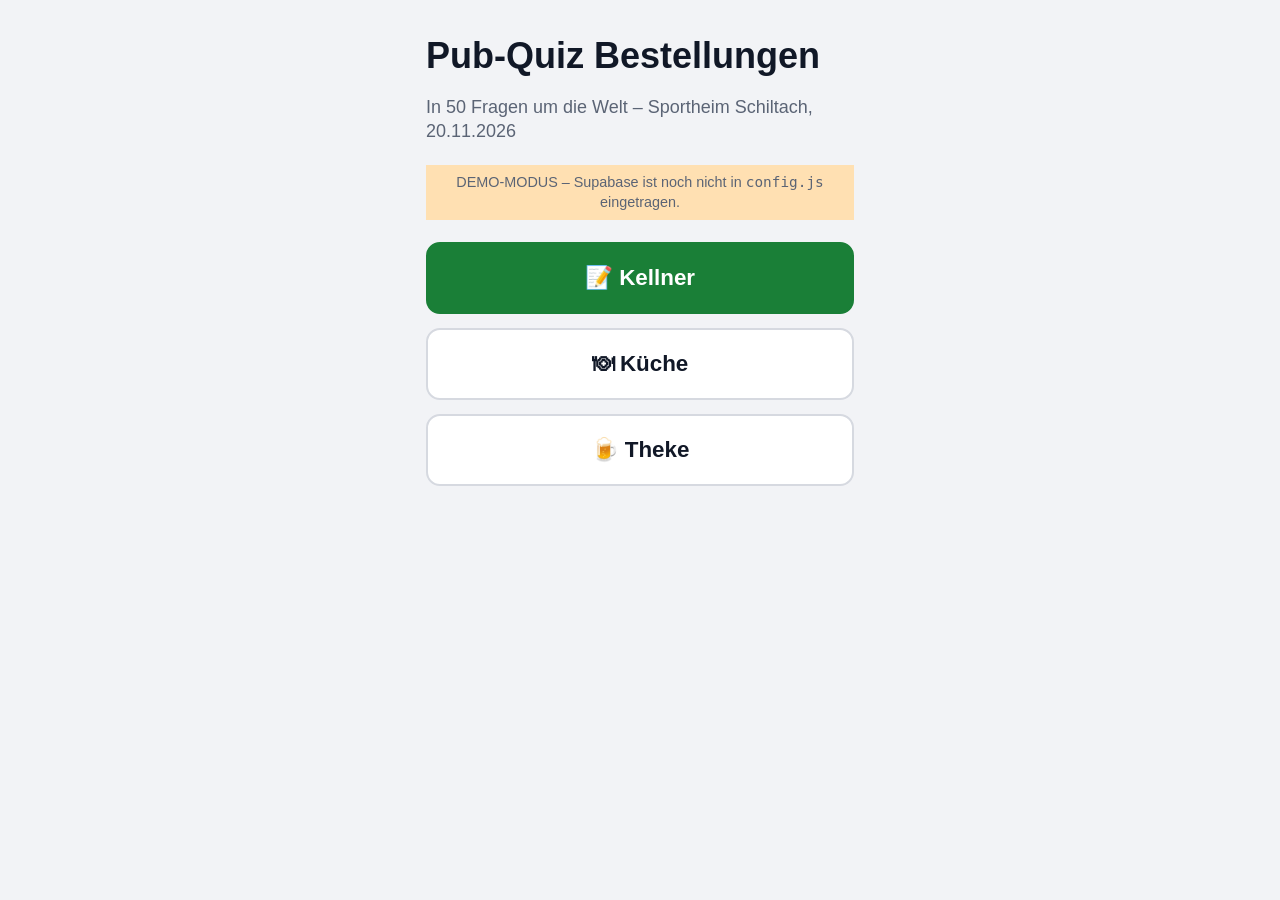
==== index.html @ 32cb2ee3 "Pub-Quiz Bestell-App: Kellner-, Küchen- und Theken-Ansicht mit Supabase Realtime Statische Web-App o" ====
<!doctype html>
<html lang="de">
<head>
  <meta charset="utf-8">
  <meta name="viewport" content="width=device-width, initial-scale=1">
  <meta name="theme-color" content="#1f2a44">
  <title>Pub-Quiz Bestellungen</title>
  <link rel="stylesheet" href="style.css">
</head>
<body class="start">
  <main class="startseite">
    <h1>Pub-Quiz Bestellungen</h1>
    <p id="veranstaltung"></p>
    <p id="demo-hinweis" class="demo" hidden>DEMO-MODUS – Supabase ist noch nicht in <code>config.js</code> eingetragen.</p>
    <a class="gross primaer" href="kellner.html">📝 Kellner</a>
    <a class="gross" href="kueche.html">🍽 Küche</a>
    <a class="gross" href="theke.html">🍺 Theke</a>
  </main>
  <script src="config.js"></script>
  <script>
    document.getElementById("veranstaltung").textContent = window.APP_CONFIG.VERANSTALTUNG;
    if (!APP_CONFIG.SUPABASE_URL || !APP_CONFIG.SUPABASE_KEY) document.getElementById("demo-hinweis").hidden = false;
  </script>
</body>
</html>
---- style.css ----
:root {
  --bg: #f2f3f6;
  --karte: #ffffff;
  --text: #111827;
  --leise: #5b6475;
  --kopf: #1f2a44;
  --primaer: #1a7f37;
  --primaer-dunkel: #146c2e;
  --rot: #c62828;
  --gelb: #fff3b0;
  --gelb-rand: #e0b400;
  --orange: #ef8a00;
  --blau: #1d5fd1;
  --rand: #d6d9e0;
  --radius: 14px;
}

* { box-sizing: border-box; -webkit-tap-highlight-color: transparent; }
html { -webkit-text-size-adjust: 100%; }
body {
  margin: 0;
  font-family: -apple-system, BlinkMacSystemFont, "Segoe UI", Roboto, Helvetica, Arial, sans-serif;
  background: var(--bg);
  color: var(--text);
  font-size: 18px;
  line-height: 1.35;
}
button { font: inherit; color: inherit; cursor: pointer; touch-action: manipulation; }
button:disabled { opacity: .5; cursor: default; }
[hidden] { display: none !important; }
h2 { font-size: 1.15rem; margin: 0 0 .6rem; }
h2 small { font-weight: normal; color: var(--leise); }

/* ---------- Kopfzeile ---------- */
.kopf {
  position: sticky; top: 0; z-index: 20;
  display: flex; align-items: center; justify-content: space-between; gap: 12px;
  background: var(--kopf); color: #fff;
  padding: 10px 16px; padding-top: max(10px, env(safe-area-inset-top));
}
.kopf-titel { font-size: 1.05rem; }
.gross-titel { font-size: 1.6rem; font-weight: 700; }
.kopf .link { color: #b9c6ff; padding: 0; }
.kellner .kopf > div { display: flex; gap: 12px; align-items: baseline; flex-wrap: wrap; }
.zaehler { font-size: 1.4rem; font-weight: 700; margin-left: auto; }
.verbindung { font-size: .8rem; padding: 4px 10px; border-radius: 99px; white-space: nowrap; font-weight: 600; }
.verbindung.gruen { background: #1a7f37; }
.verbindung.gelb { background: #8a6d00; }
.verbindung.rot { background: var(--rot); animation: puls 1s infinite; }
@keyframes puls { 50% { opacity: .55; } }

.demo { background: #ffe0b2; color: #6b3d00; margin: 0; padding: 8px 16px; font-size: .9rem; text-align: center; }

/* ---------- Knöpfe ---------- */
.gross {
  display: block; width: 100%;
  min-height: 56px; padding: 12px 18px;
  border: 2px solid var(--rand); border-radius: var(--radius);
  background: #fff; font-size: 1.15rem; font-weight: 700;
  text-align: center; text-decoration: none; color: var(--text);
}
.gross.primaer { background: var(--primaer); border-color: var(--primaer); color: #fff; }
.gross.primaer:active { background: var(--primaer-dunkel); }
.link { background: none; border: 0; text-decoration: underline; padding: 6px 0; }
.link.warnung { color: var(--rot); }

/* ---------- Startseite ---------- */
.startseite { max-width: 460px; margin: 0 auto; padding: 32px 16px; display: grid; gap: 14px; }
.startseite h1 { margin: 0; }
.startseite p { margin: 0 0 8px; color: var(--leise); }
.startseite .gross { font-size: 1.4rem; min-height: 72px; display: flex; align-items: center; justify-content: center; }

/* ---------- Kellner ---------- */
.reiter { display: flex; position: sticky; top: 56px; z-index: 15; background: var(--bg); border-bottom: 2px solid var(--rand); }
.reiter button { flex: 1; padding: 14px 8px; border: 0; background: none; font-weight: 600; color: var(--leise); border-bottom: 4px solid transparent; }
.reiter button.aktiv { color: var(--text); border-bottom-color: var(--blau); }
.kellner main { padding: 12px 12px 130px; max-width: 720px; margin: 0 auto; }
.block { background: var(--karte); border-radius: var(--radius); padding: 14px; margin-bottom: 12px; }

.tisch-raster { display: grid; grid-template-columns: repeat(auto-fill, minmax(96px, 1fr)); gap: 8px; }
.tisch-knopf {
  display: flex; flex-direction: column; align-items: center; justify-content: center;
  min-height: 78px; padding: 6px; border: 2px solid var(--rand); border-radius: 12px; background: #fff;
}
.tisch-knopf b { font-size: 1.5rem; }
.tisch-knopf span { font-size: .72rem; color: var(--leise); text-align: center; line-height: 1.15; overflow-wrap: anywhere; }
.tisch-knopf.aktiv { border-color: var(--blau); background: #e6efff; }
.tisch-gewaehlt {
  display: flex; align-items: center; justify-content: space-between; gap: 10px;
  background: #e6efff; border: 2px solid var(--blau); border-radius: 12px; padding: 12px 14px;
  font-size: 1.2rem; font-weight: 700;
}
.tisch-gewaehlt button { border: 0; background: #fff; border-radius: 10px; padding: 10px 14px; font-size: .95rem; font-weight: 600; }

.kategorie h3 { margin: 14px 0 6px; font-size: .85rem; text-transform: uppercase; letter-spacing: .05em; color: var(--leise); }
.kategorie:first-child h3 { margin-top: 0; }
.artikel { display: flex; align-items: stretch; gap: 8px; border-top: 1px solid #eceef2; padding: 6px 0; }
.artikel.gewaehlt .artikel-name { font-weight: 700; }
.artikel.gewaehlt { background: #effaf1; margin: 0 -8px; padding: 6px 8px; border-radius: 10px; }
.artikel-name {
  flex: 1; display: flex; flex-direction: column; align-items: flex-start; justify-content: center;
  text-align: left; border: 0; background: none; padding: 4px 0; min-height: 52px;
}
.artikel-name small { color: var(--leise); font-weight: normal; }
.artikel-name .preis { font-size: .85rem; }
.stepper { display: flex; align-items: center; gap: 4px; }
.stepper button {
  width: 52px; height: 52px; border-radius: 12px; border: 2px solid var(--rand); background: #fff;
  font-size: 1.7rem; font-weight: 700; line-height: 1;
}
.stepper .plus { background: var(--primaer); border-color: var(--primaer); color: #fff; }
.stepper .anzahl { min-width: 34px; text-align: center; font-size: 1.4rem; font-weight: 800; }

textarea {
  width: 100%; font: inherit; font-size: 1.1rem; padding: 12px;
  border: 2px solid var(--rand); border-radius: 12px; resize: vertical;
}

.fusszeile {
  position: fixed; left: 0; right: 0; bottom: 0; z-index: 20;
  display: flex; align-items: center; gap: 12px;
  background: #fff; border-top: 2px solid var(--rand);
  padding: 10px 16px; padding-bottom: max(10px, env(safe-area-inset-bottom));
  box-shadow: 0 -4px 16px rgba(0,0,0,.08);
}
.fusszeile #summe { flex: 1; font-weight: 600; }
.fusszeile .gross { width: auto; min-width: 150px; }

.ziel-etikett { margin-left: auto; font-size: .8rem; font-weight: 700; padding: 3px 10px; border-radius: 99px; color: #fff; }
.ziel-kueche { color: #9a3412; }
.ziel-theke { color: #1d4ed8; }
.ziel-etikett.ziel-kueche { background: #c2410c; color: #fff; }
.ziel-etikett.ziel-theke { background: #1d4ed8; color: #fff; }

/* ---------- Karten (Küche / Theke / offene Bestellungen) ---------- */
.liste {
  display: grid; gap: 12px; padding: 12px;
  grid-template-columns: repeat(auto-fill, minmax(300px, 1fr));
  align-items: start;
}
.liste.einspaltig { grid-template-columns: 1fr; padding: 0; }
.karte {
  background: var(--karte); border-radius: var(--radius); padding: 14px;
  border: 3px solid transparent; box-shadow: 0 1px 4px rgba(0,0,0,.08);
}
.karte header { display: flex; align-items: baseline; gap: 10px; flex-wrap: wrap; }
.karte .tisch { font-size: 1.8rem; font-weight: 800; }
.karte .team { font-size: 1.15rem; font-weight: 600; color: var(--leise); }
.karte .meta { color: var(--leise); font-size: .95rem; margin: 2px 0 8px; }
.karte .positionen { list-style: none; padding: 0; margin: 0 0 10px; font-size: 1.4rem; }
.karte .positionen li { padding: 4px 0; border-bottom: 1px dashed #e3e5ea; }
.karte .positionen li:last-child { border-bottom: 0; }
.karte .positionen small { color: var(--leise); font-size: .8em; }
.kommentar {
  background: var(--gelb); border: 3px solid var(--gelb-rand); border-radius: 10px;
  padding: 10px 12px; margin: 0 0 12px; font-size: 1.35rem; font-weight: 800;
  white-space: pre-wrap; overflow-wrap: anywhere;
}
.karte.alt { border-color: var(--orange); }
.karte.alt .alter { color: var(--orange); font-weight: 700; }
.karte.sehr-alt { border-color: var(--rot); }
.karte.sehr-alt .alter { color: var(--rot); font-weight: 800; }
.karte.neu { border-color: var(--blau); animation: neu 1s ease-in-out 3; }
@keyframes neu { 50% { background: #dbe7ff; } }
.erledigt-knopf {
  width: 100%; min-height: 64px; border: 0; border-radius: 12px;
  background: var(--primaer); color: #fff; font-size: 1.4rem; font-weight: 800;
}
.erledigt-knopf:active { background: var(--primaer-dunkel); }
.karte.klein .tisch { font-size: 1.3rem; }
.karte.klein .positionen { font-size: 1.1rem; }
.karte.klein .kommentar { font-size: 1.05rem; }
.storno-knopf {
  width: 100%; min-height: 48px; border: 2px solid var(--rot); border-radius: 12px;
  background: #fff; color: var(--rot); font-weight: 700;
}
.leer { grid-column: 1 / -1; text-align: center; color: var(--leise); font-size: 1.3rem; padding: 40px 0; }

/* ---------- Overlays / Dialoge ---------- */
.overlay {
  position: fixed; inset: 0; z-index: 100; background: rgba(15, 20, 35, .7);
  display: flex; align-items: center; justify-content: center; padding: 16px;
}
.dialog {
  background: #fff; border-radius: 18px; padding: 20px; width: 100%; max-width: 440px;
  max-height: 90vh; overflow: auto; display: grid; gap: 10px;
}
.dialog h2 { margin: 0; font-size: 1.4rem; }
.dialog h4 { margin: 6px 0 0; font-size: 1.1rem; }
.dialog ul { margin: 0; padding-left: 20px; font-size: 1.15rem; }
.dialog p { margin: 0; }
.dialog .auswahl { margin: 0; }
.knopf-reihe { display: flex; gap: 10px; }
.summe-dialog { color: var(--leise); }
.klein-hinweis { color: var(--leise); font-size: .95rem; }
.pin-eingabe { font-size: 2rem; text-align: center; padding: 10px; border: 2px solid var(--rand); border-radius: 12px; letter-spacing: .3em; }
.fehler { color: var(--rot); font-weight: 700; }

/* ---------- Toasts ---------- */
#toasts {
  position: fixed; left: 50%; transform: translateX(-50%); z-index: 200;
  bottom: 96px; width: min(560px, calc(100% - 24px)); display: grid; gap: 8px;
}
.station #toasts { bottom: 16px; }
.toast {
  display: flex; align-items: center; gap: 12px; justify-content: space-between;
  background: #222; color: #fff; padding: 14px 16px; border-radius: 12px;
  font-size: 1.05rem; font-weight: 600; box-shadow: 0 6px 20px rgba(0,0,0,.25);
}
.toast button { background: #fff; color: #111; border: 0; border-radius: 10px; padding: 10px 14px; font-weight: 700; white-space: nowrap; }
.toast.ok { background: var(--primaer); }
.toast.neu { background: var(--blau); font-size: 1.3rem; }
.toast.fehler { background: var(--rot); }
.toast.storno { background: var(--rot); font-size: 1.4rem; padding: 18px; border: 4px solid #fff; }
.toast.storno::after { content: "✕"; margin-left: 8px; }

/* ---------- Aufblinken ---------- */
.blitz {
  position: fixed; inset: 0; z-index: 150; pointer-events: none;
  background: #ffd400; animation: blitz .4s ease-in-out 4 alternate;
  opacity: 0;
}
.blitz.rot { background: #ff3b3b; }
@keyframes blitz { from { opacity: 0; } to { opacity: .85; } }

body.offline .kopf { background: var(--rot); }

@media (min-width: 900px) {
  body.station { font-size: 20px; }
}
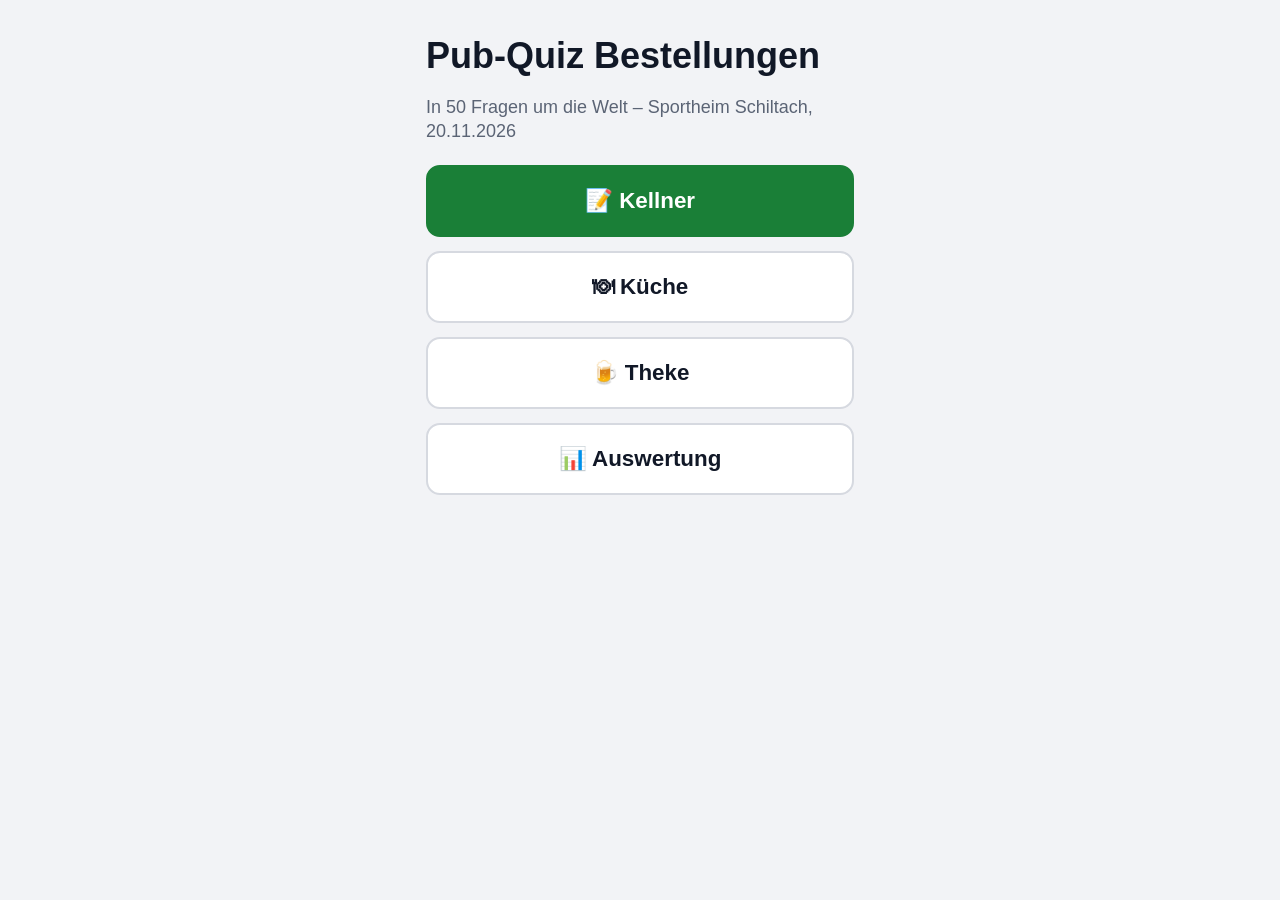
==== commit 7f952235: "Abholbereit-Hinweis, "Wie zuletzt", Auswertungsseite, Konzept digitale Strichliste - Kellner bekommt" ====
--- a/index.html
+++ b/index.html
@@ -15,6 +15,7 @@
     <a class="gross primaer" href="kellner.html">📝 Kellner</a>
     <a class="gross" href="kueche.html">🍽 Küche</a>
     <a class="gross" href="theke.html">🍺 Theke</a>
+    <a class="gross" href="auswertung.html">📊 Auswertung</a>
   </main>
   <script src="config.js"></script>
   <script>
--- a/style.css
+++ b/style.css
@@ -92,6 +92,13 @@
 }
 .tisch-gewaehlt button { border: 0; background: #fff; border-radius: 10px; padding: 10px 14px; font-size: .95rem; font-weight: 600; }
 
+.wiederholen {
+  display: flex; flex-direction: column; align-items: flex-start; gap: 2px; width: 100%;
+  margin-top: 10px; padding: 12px 14px; text-align: left;
+  border: 2px dashed var(--blau); border-radius: 12px; background: #f5f8ff; color: var(--blau); font-size: 1.05rem;
+}
+.wiederholen span { color: var(--text); font-size: .9rem; }
+
 .kategorie h3 { margin: 14px 0 6px; font-size: .85rem; text-transform: uppercase; letter-spacing: .05em; color: var(--leise); }
 .kategorie:first-child h3 { margin-top: 0; }
 .artikel { display: flex; align-items: stretch; gap: 8px; border-top: 1px solid #eceef2; padding: 6px 0; }
@@ -212,6 +219,8 @@
 .toast.neu { background: var(--blau); font-size: 1.3rem; }
 .toast.fehler { background: var(--rot); }
 .toast.storno { background: var(--rot); font-size: 1.4rem; padding: 18px; border: 4px solid #fff; }
+.toast.fertig { background: #0f766e; font-size: 1.2rem; padding: 18px; border: 4px solid #fff; }
+.toast.fertig::after,
 .toast.storno::after { content: "✕"; margin-left: 8px; }
 
 /* ---------- Aufblinken ---------- */
@@ -228,3 +237,23 @@
 @media (min-width: 900px) {
   body.station { font-size: 20px; }
 }
+
+/* ---------- Auswertung ---------- */
+.auswertung-inhalt { max-width: 1200px; margin: 0 auto; padding: 12px; }
+.kopf-knopf { background: rgba(255,255,255,.15); border: 0; color: #fff; border-radius: 10px; font-size: 1.4rem; padding: 6px 14px; margin-left: auto; }
+.kacheln { display: grid; grid-template-columns: repeat(auto-fit, minmax(150px, 1fr)); gap: 10px; margin-bottom: 12px; }
+.kachel { background: var(--karte); border-radius: var(--radius); padding: 12px 14px; }
+.kachel-titel { color: var(--leise); font-size: .85rem; }
+.kachel-wert { font-size: 1.5rem; font-weight: 800; }
+.kachel-wert small { font-size: .8rem; font-weight: 600; color: var(--orange); }
+.auswertung-reiter { position: static; margin-bottom: 4px; }
+.auswertung .liste { padding: 12px 0; }
+.tabelle { width: 100%; border-collapse: collapse; font-size: 1rem; }
+.tabelle th { text-align: left; color: var(--leise); font-size: .85rem; font-weight: 600; padding: 6px 4px; border-bottom: 2px solid var(--rand); }
+.tabelle td { padding: 6px 4px; border-bottom: 1px solid #eceef2; }
+.tabelle .zahl { text-align: right; white-space: nowrap; font-variant-numeric: tabular-nums; }
+.tabelle td.zahl:first-child { width: 3.5em; }
+.summe-zeile td { font-weight: 800; border-bottom: 0; border-top: 2px solid var(--rand); }
+.tisch-summe { margin-left: auto; font-size: 1.3rem; font-weight: 800; }
+.karte.leer-karte { opacity: .55; }
+.fuss-hinweis { text-align: center; margin: 16px 0 32px; }
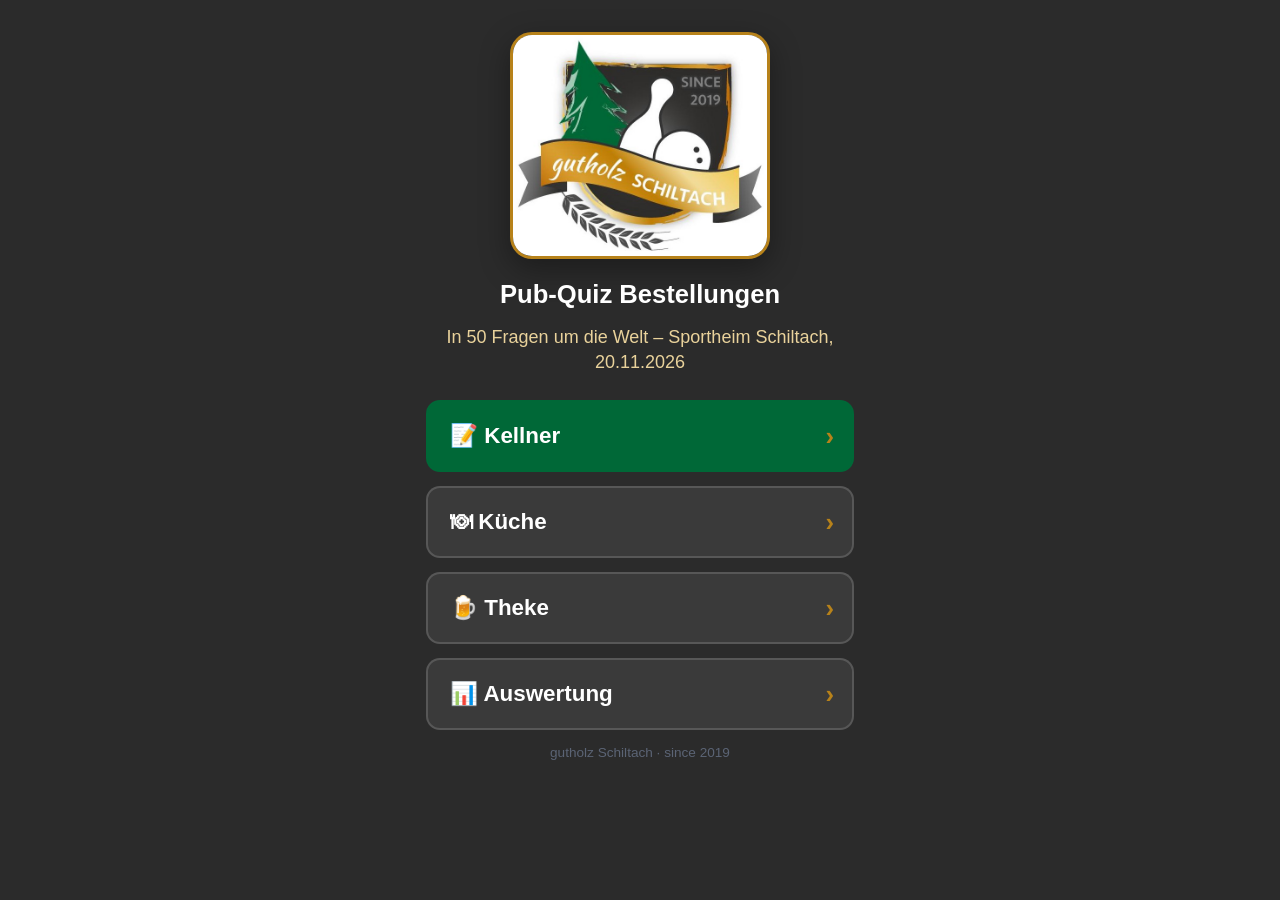
==== commit 8cce6ca9: "Vereinsdesign: Gutholz-Logo, Farben Anthrazit/Gold/Tannengrün, App-Symbole - Startseite mit großem L" ====
--- a/index.html
+++ b/index.html
@@ -3,19 +3,24 @@
 <head>
   <meta charset="utf-8">
   <meta name="viewport" content="width=device-width, initial-scale=1">
-  <meta name="theme-color" content="#1f2a44">
-  <title>Pub-Quiz Bestellungen</title>
+  <meta name="theme-color" content="#2b2b2b">
+  <link rel="icon" type="image/png" href="img/favicon.png">
+  <link rel="apple-touch-icon" href="img/apple-touch-icon.png">
+  <link rel="manifest" href="manifest.webmanifest">
+  <title>Pub-Quiz – Gutholz Schiltach</title>
   <link rel="stylesheet" href="style.css">
 </head>
 <body class="start">
   <main class="startseite">
+    <img class="start-logo" src="img/logo.jpg" alt="Gutholz Schiltach – since 2019">
     <h1>Pub-Quiz Bestellungen</h1>
-    <p id="veranstaltung"></p>
+    <p id="veranstaltung" class="untertitel"></p>
     <p id="demo-hinweis" class="demo" hidden>DEMO-MODUS – Supabase ist noch nicht in <code>config.js</code> eingetragen.</p>
-    <a class="gross primaer" href="kellner.html">📝 Kellner</a>
-    <a class="gross" href="kueche.html">🍽 Küche</a>
-    <a class="gross" href="theke.html">🍺 Theke</a>
-    <a class="gross" href="auswertung.html">📊 Auswertung</a>
+    <a class="gross primaer" href="kellner.html">📝 Kellner<span class="pfeil">›</span></a>
+    <a class="gross" href="kueche.html">🍽 Küche<span class="pfeil">›</span></a>
+    <a class="gross" href="theke.html">🍺 Theke<span class="pfeil">›</span></a>
+    <a class="gross" href="auswertung.html">📊 Auswertung<span class="pfeil">›</span></a>
+    <p class="start-fuss">gutholz Schiltach · since 2019</p>
   </main>
   <script src="config.js"></script>
   <script>
--- a/style.css
+++ b/style.css
@@ -3,9 +3,12 @@
   --karte: #ffffff;
   --text: #111827;
   --leise: #5b6475;
-  --kopf: #1f2a44;
-  --primaer: #1a7f37;
-  --primaer-dunkel: #146c2e;
+  --kopf: #2b2b2b;          /* Anthrazit (Schild) */
+  --gold: #b7821a;          /* Gold (Band) */
+  --gold-text: #8a6212;     /* Gold, gut lesbar auf Weiß */
+  --gold-hell: #fbf3e0;
+  --primaer: #006837;       /* Tannengrün */
+  --primaer-dunkel: #00502a;
   --rot: #c62828;
   --gelb: #fff3b0;
   --gelb-rand: #e0b400;
@@ -35,14 +38,21 @@
 .kopf {
   position: sticky; top: 0; z-index: 20;
   display: flex; align-items: center; justify-content: space-between; gap: 12px;
-  background: var(--kopf); color: #fff;
+  background: var(--kopf); color: #fff; border-bottom: 3px solid var(--gold);
   padding: 10px 16px; padding-top: max(10px, env(safe-area-inset-top));
 }
 .kopf-titel { font-size: 1.05rem; }
 .gross-titel { font-size: 1.6rem; font-weight: 700; }
-.kopf .link { color: #b9c6ff; padding: 0; }
+.kopf .link { color: #e9d29b; padding: 0; }
+.home-knopf {
+  flex: none; display: flex; align-items: center; justify-content: center;
+  width: 44px; height: 44px; border-radius: 12px;
+  background: rgba(255,255,255,.15); color: #fff; text-decoration: none; font-size: 1.6rem; line-height: 1;
+}
+.home-knopf:active { background: rgba(255,255,255,.3); }
+.kellner .kopf > div, .station .kopf-titel, .auswertung .kopf-titel { margin-right: auto; }
 .kellner .kopf > div { display: flex; gap: 12px; align-items: baseline; flex-wrap: wrap; }
-.zaehler { font-size: 1.4rem; font-weight: 700; margin-left: auto; }
+.zaehler { font-size: 1.4rem; font-weight: 700; }
 .verbindung { font-size: .8rem; padding: 4px 10px; border-radius: 99px; white-space: nowrap; font-weight: 600; }
 .verbindung.gruen { background: #1a7f37; }
 .verbindung.gelb { background: #8a6d00; }
@@ -73,7 +83,7 @@
 /* ---------- Kellner ---------- */
 .reiter { display: flex; position: sticky; top: 56px; z-index: 15; background: var(--bg); border-bottom: 2px solid var(--rand); }
 .reiter button { flex: 1; padding: 14px 8px; border: 0; background: none; font-weight: 600; color: var(--leise); border-bottom: 4px solid transparent; }
-.reiter button.aktiv { color: var(--text); border-bottom-color: var(--blau); }
+.reiter button.aktiv { color: var(--text); border-bottom-color: var(--gold); }
 .kellner main { padding: 12px 12px 130px; max-width: 720px; margin: 0 auto; }
 .block { background: var(--karte); border-radius: var(--radius); padding: 14px; margin-bottom: 12px; }
 
@@ -84,10 +94,10 @@
 }
 .tisch-knopf b { font-size: 1.5rem; }
 .tisch-knopf span { font-size: .72rem; color: var(--leise); text-align: center; line-height: 1.15; overflow-wrap: anywhere; }
-.tisch-knopf.aktiv { border-color: var(--blau); background: #e6efff; }
+.tisch-knopf.aktiv { border-color: var(--gold); background: var(--gold-hell); }
 .tisch-gewaehlt {
   display: flex; align-items: center; justify-content: space-between; gap: 10px;
-  background: #e6efff; border: 2px solid var(--blau); border-radius: 12px; padding: 12px 14px;
+  background: var(--gold-hell); border: 2px solid var(--gold); border-radius: 12px; padding: 12px 14px;
   font-size: 1.2rem; font-weight: 700;
 }
 .tisch-gewaehlt button { border: 0; background: #fff; border-radius: 10px; padding: 10px 14px; font-size: .95rem; font-weight: 600; }
@@ -95,7 +105,7 @@
 .wiederholen {
   display: flex; flex-direction: column; align-items: flex-start; gap: 2px; width: 100%;
   margin-top: 10px; padding: 12px 14px; text-align: left;
-  border: 2px dashed var(--blau); border-radius: 12px; background: #f5f8ff; color: var(--blau); font-size: 1.05rem;
+  border: 2px dashed var(--gold); border-radius: 12px; background: var(--gold-hell); color: var(--gold-text); font-size: 1.05rem;
 }
 .wiederholen span { color: var(--text); font-size: .9rem; }
 
@@ -136,6 +146,7 @@
 .ziel-etikett { margin-left: auto; font-size: .8rem; font-weight: 700; padding: 3px 10px; border-radius: 99px; color: #fff; }
 .ziel-kueche { color: #9a3412; }
 .ziel-theke { color: #1d4ed8; }
+.ziel-kasse { color: var(--leise); }
 .ziel-etikett.ziel-kueche { background: #c2410c; color: #fff; }
 .ziel-etikett.ziel-theke { background: #1d4ed8; color: #fff; }
 
@@ -167,8 +178,8 @@
 .karte.alt .alter { color: var(--orange); font-weight: 700; }
 .karte.sehr-alt { border-color: var(--rot); }
 .karte.sehr-alt .alter { color: var(--rot); font-weight: 800; }
-.karte.neu { border-color: var(--blau); animation: neu 1s ease-in-out 3; }
-@keyframes neu { 50% { background: #dbe7ff; } }
+.karte.neu { border-color: var(--gold); animation: neu 1s ease-in-out 3; }
+@keyframes neu { 50% { background: #f7e6bd; } }
 .erledigt-knopf {
   width: 100%; min-height: 64px; border: 0; border-radius: 12px;
   background: var(--primaer); color: #fff; font-size: 1.4rem; font-weight: 800;
@@ -216,7 +227,7 @@
 }
 .toast button { background: #fff; color: #111; border: 0; border-radius: 10px; padding: 10px 14px; font-weight: 700; white-space: nowrap; }
 .toast.ok { background: var(--primaer); }
-.toast.neu { background: var(--blau); font-size: 1.3rem; }
+.toast.neu { background: var(--kopf); border: 3px solid var(--gold); font-size: 1.3rem; }
 .toast.fehler { background: var(--rot); }
 .toast.storno { background: var(--rot); font-size: 1.4rem; padding: 18px; border: 4px solid #fff; }
 .toast.fertig { background: #0f766e; font-size: 1.2rem; padding: 18px; border: 4px solid #fff; }
@@ -240,7 +251,7 @@
 
 /* ---------- Auswertung ---------- */
 .auswertung-inhalt { max-width: 1200px; margin: 0 auto; padding: 12px; }
-.kopf-knopf { background: rgba(255,255,255,.15); border: 0; color: #fff; border-radius: 10px; font-size: 1.4rem; padding: 6px 14px; margin-left: auto; }
+.kopf-knopf { background: rgba(255,255,255,.15); border: 0; color: #fff; border-radius: 10px; font-size: 1.4rem; padding: 6px 14px; }
 .kacheln { display: grid; grid-template-columns: repeat(auto-fit, minmax(150px, 1fr)); gap: 10px; margin-bottom: 12px; }
 .kachel { background: var(--karte); border-radius: var(--radius); padding: 12px 14px; }
 .kachel-titel { color: var(--leise); font-size: .85rem; }
@@ -257,3 +268,86 @@
 .tisch-summe { margin-left: auto; font-size: 1.3rem; font-weight: 800; }
 .karte.leer-karte { opacity: .55; }
 .fuss-hinweis { text-align: center; margin: 16px 0 32px; }
+
+/* ---------- Kasse ---------- */
+.kassenstand { background: #0f766e; color: #fff; border-radius: var(--radius); padding: 12px 14px; margin: 0 0 12px; font-size: 1.05rem; }
+.kassenstand b { font-size: 1.3rem; }
+.tisch-knopf em { font-style: normal; font-size: .8rem; font-weight: 700; margin-top: 2px; color: var(--leise); }
+.tisch-knopf.schuldet { border-color: var(--orange); }
+.tisch-knopf.schuldet em { color: #b45309; }
+.tisch-knopf.bezahlt { background: #effaf1; border-color: #9fd8ae; }
+.tisch-knopf.bezahlt em { color: var(--primaer); }
+.tisch-knopf.zuviel em { color: var(--rot); }
+.kasse-karte { display: grid; gap: 10px; }
+.kasse-karte h4 { margin: 6px 0 0; }
+.kasse-summen td { font-size: 1.1rem; }
+.gross-zahl { font-size: 1.6rem !important; }
+.teilbetrag { display: grid; gap: 8px; }
+.teilbetrag label { display: grid; gap: 4px; color: var(--leise); font-size: .95rem; }
+.teilbetrag input { font: inherit; font-size: 1.3rem; padding: 10px 12px; border: 2px solid var(--rand); border-radius: 12px; }
+.rueckgeld { margin: 0; font-size: 1.4rem; font-weight: 800; }
+.zahlungen { list-style: none; margin: 0; padding: 0; }
+.zahlungen li { display: flex; align-items: center; gap: 10px; padding: 8px 0; border-bottom: 1px solid #eceef2; }
+.zahlungen li span { flex: 1; color: var(--leise); }
+.zahl-status { margin: 6px 0 0; font-weight: 700; }
+.zahl-status.ok { color: var(--primaer); }
+.zahl-status.offen { color: #b45309; }
+.zahl-status.zuviel { color: var(--rot); }
+.gross-status { font-size: 1.3rem; text-align: center; background: #effaf1; border-radius: 12px; padding: 12px; margin: 0; }
+
+/* ---------- Ausverkauft ---------- */
+.artikel.ausverkauft .artikel-name > span, .artikel.ausverkauft .artikel-name > .preis { opacity: .45; text-decoration: line-through; }
+.artikel.ausverkauft .artikel-name::after { content: "AUSVERKAUFT"; display: inline-block;
+  font-size: .72rem; font-weight: 800; color: #fff; background: var(--rot); border-radius: 6px; padding: 1px 6px; margin-top: 2px; }
+.artikel.ausverkauft.gewaehlt { background: #fde8e8; }
+.ausverkauft-knopf { background: rgba(255,255,255,.15); border: 0; color: #fff; border-radius: 10px; padding: 8px 12px; font-weight: 700; white-space: nowrap; }
+.ausverkauft-knopf.hat { background: var(--rot); }
+.aus-liste { display: grid; gap: 8px; }
+.aus-artikel { display: flex; justify-content: space-between; align-items: center; gap: 10px; min-height: 56px; padding: 10px 14px;
+  border: 2px solid var(--rand); border-radius: 12px; background: #fff; font-size: 1.1rem; text-align: left; }
+.aus-artikel em { font-style: normal; font-size: .85rem; font-weight: 800; padding: 4px 10px; border-radius: 99px; background: #e8f5ec; color: var(--primaer); white-space: nowrap; }
+.aus-artikel.aus { border-color: var(--rot); background: #fdecec; }
+.aus-artikel.aus em { background: var(--rot); color: #fff; }
+
+/* ---------- Kasse pro Artikel ---------- */
+.kasse-artikel { display: grid; }
+.kasse-zeile { display: flex; align-items: center; gap: 8px; padding: 8px 0; border-top: 1px solid #eceef2; }
+.kasse-zeile.gewaehlt { background: #effaf1; margin: 0 -8px; padding: 8px; border-radius: 10px; }
+.kasse-zeile.fertig { opacity: .6; }
+.kasse-name { flex: 1; display: grid; }
+.kasse-name small { color: var(--leise); }
+.kasse-name .rot { color: var(--rot); }
+.auswahl-box { display: grid; gap: 8px; background: #effaf1; border: 2px solid #9fd8ae; border-radius: 12px; padding: 12px; }
+.auswahl-summe { font-size: 1.2rem; }
+.zahlungen li > div { flex: 1; display: grid; }
+.zahlungen li small { color: var(--leise); }
+.excel-knopf { font-size: 1rem !important; font-weight: 700; }
+@media (max-width: 420px) {
+  .station .gross-titel { font-size: 1.15rem; }
+  .station .gross-titel, .station .zaehler { white-space: nowrap; }
+  .station .verbindung { padding: 4px 8px; white-space: normal; text-align: center; }
+  .station .home-knopf { width: 40px; height: 40px; }
+  .ausverkauft-knopf { padding: 8px 10px; font-size: 1rem; }
+  .aus-text { display: none; }
+  .station .kopf { gap: 8px; }
+  .station .zaehler { font-size: 1rem; }
+}
+
+/* ---------- Logo / Vereinsdesign ---------- */
+.logo-knopf { width: auto; height: 46px; padding: 3px 5px; background: #fff; border-radius: 10px; }
+.logo-knopf img { display: block; height: 40px; width: auto; }
+.logo-knopf:active { background: var(--gold-hell); }
+@media (max-width: 420px) { .station .logo-knopf { height: 42px; } .station .logo-knopf img { height: 36px; } }
+
+body.start { background: var(--kopf); color: #fff; min-height: 100vh; }
+.startseite { padding-top: max(24px, env(safe-area-inset-top)); }
+.start-logo { display: block; width: min(260px, 70vw); height: auto; margin: 8px auto 4px; border-radius: 22px;
+  border: 3px solid var(--gold); box-shadow: 0 10px 30px rgba(0,0,0,.35); background: #fff; }
+.startseite h1 { text-align: center; font-size: 1.6rem; color: #fff; }
+.startseite .untertitel { text-align: center; color: #e9d29b; margin: 0 0 12px; }
+.startseite .gross { border-color: rgba(255,255,255,.15); background: #3a3a3a; color: #fff; justify-content: flex-start; gap: 14px; padding-left: 22px; }
+.startseite .gross.primaer { background: var(--primaer); border-color: var(--primaer); }
+.startseite .gross:active { background: #444; }
+.startseite .gross .pfeil { margin-left: auto; color: var(--gold); font-size: 1.6rem; }
+.startseite .demo { border-radius: 10px; color: #6b3d00; }
+.start-fuss { text-align: center; color: #9a9a9a; font-size: .85rem; margin-top: 12px; }
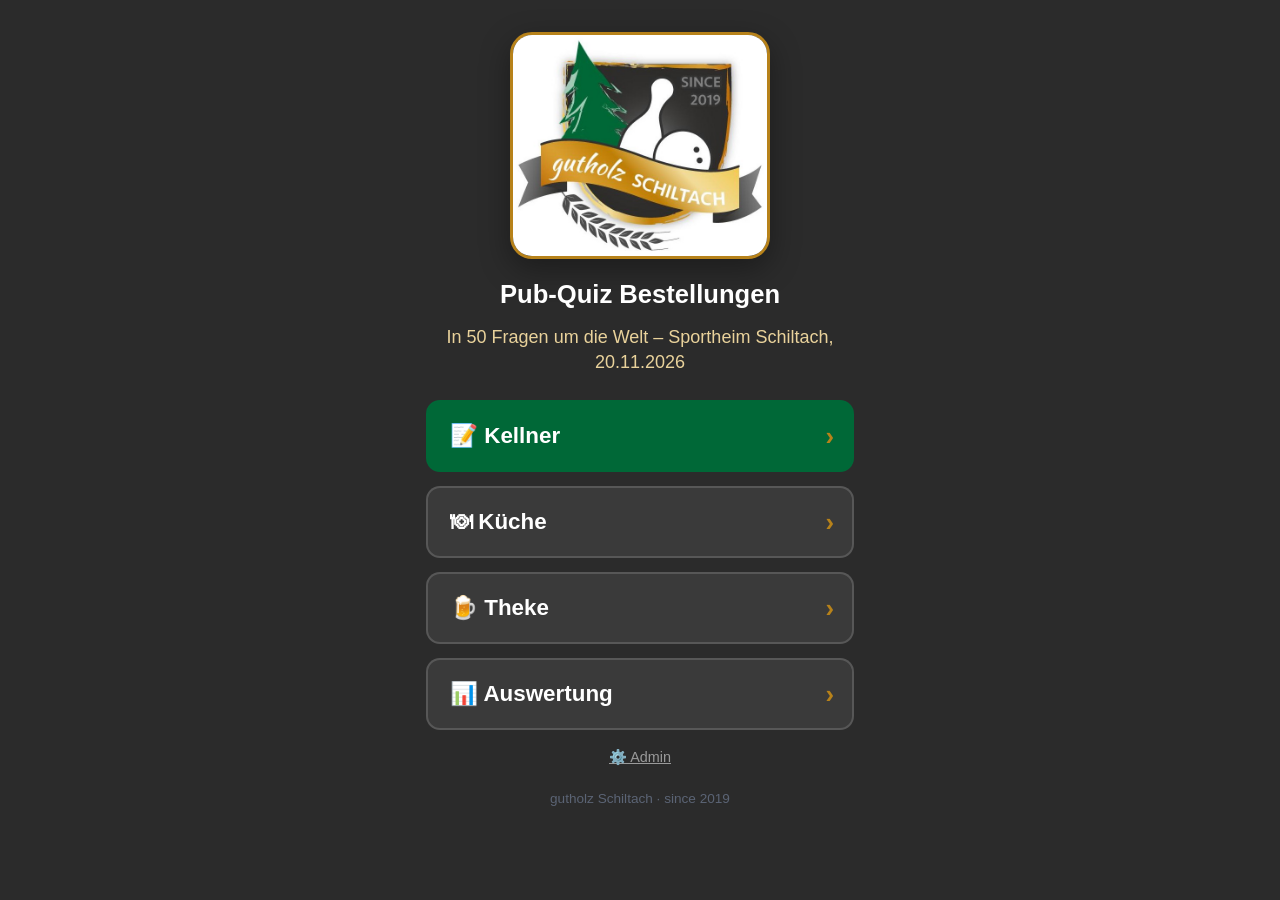
==== commit a98f0bfb: "Kellner: Suche, Favoriten, Notiz pro Artikel, Reviere; Admin-Seite für Stammdaten - Suchfeld und "Hä" ====
--- a/index.html
+++ b/index.html
@@ -20,12 +20,18 @@
     <a class="gross" href="kueche.html">🍽 Küche<span class="pfeil">›</span></a>
     <a class="gross" href="theke.html">🍺 Theke<span class="pfeil">›</span></a>
     <a class="gross" href="auswertung.html">📊 Auswertung<span class="pfeil">›</span></a>
+    <p class="start-admin"><a href="admin.html">⚙️ Admin</a></p>
     <p class="start-fuss">gutholz Schiltach · since 2019</p>
   </main>
   <script src="config.js"></script>
+  <script src="vendor/supabase-js-2.117.3.js"></script>
+  <script src="js/common.js"></script>
   <script>
-    document.getElementById("veranstaltung").textContent = window.APP_CONFIG.VERANSTALTUNG;
-    if (!APP_CONFIG.SUPABASE_URL || !APP_CONFIG.SUPABASE_KEY) document.getElementById("demo-hinweis").hidden = false;
+    document.getElementById("veranstaltung").textContent = APP_CONFIG.VERANSTALTUNG;
+    if (App.DEMO) document.getElementById("demo-hinweis").hidden = false;
+    App.starte([], { ohneBeobachter: true }).then(function () {
+      document.getElementById("veranstaltung").textContent = APP_CONFIG.VERANSTALTUNG;
+    });
   </script>
 </body>
 </html>
--- a/style.css
+++ b/style.css
@@ -351,3 +351,51 @@
 .startseite .gross .pfeil { margin-left: auto; color: var(--gold); font-size: 1.6rem; }
 .startseite .demo { border-radius: 10px; color: #6b3d00; }
 .start-fuss { text-align: center; color: #9a9a9a; font-size: .85rem; margin-top: 12px; }
+
+/* ---------- Kellner: Suche, Favoriten, Notiz, Revier ---------- */
+.suche-box { position: relative; margin-bottom: 8px; }
+#suche { width: 100%; font: inherit; font-size: 1.1rem; padding: 12px 44px 12px 14px; border: 2px solid var(--rand); border-radius: 12px; background: #fff; -webkit-appearance: none; }
+#suche:focus { outline: none; border-color: var(--gold); }
+.suche-leeren { position: absolute; right: 6px; top: 50%; transform: translateY(-50%); width: 36px; height: 36px; border: 0; border-radius: 50%; background: #eceef2; font-size: 1rem; }
+.favoriten { background: var(--gold-hell); margin: 0 -14px 6px; padding: 8px 14px 4px; border-radius: 12px; }
+.favoriten h3 { color: var(--gold-text) !important; }
+.artikel { flex-wrap: wrap; }
+.notiz-zeile { display: none; flex-basis: 100%; align-items: center; gap: 8px; padding: 2px 0 4px; }
+.artikel.gewaehlt .notiz-zeile { display: flex; }
+.notiz-knopf { border: 1px dashed var(--gold); background: #fff; color: var(--gold-text); border-radius: 8px; padding: 6px 10px; font-size: .9rem; font-weight: 600; }
+.notiz-text { font-weight: 700; color: #6b4b0c; overflow-wrap: anywhere; }
+.artikel.hat-notiz .notiz-zeile { background: #fff7d6; border-radius: 8px; padding: 4px 6px; }
+.pos-notiz { font-size: .85em; font-weight: 800; background: var(--gelb); border-left: 5px solid var(--gelb-rand); border-radius: 6px; padding: 2px 8px; margin: 4px 0 2px; }
+.revier-titel { font-size: .85rem; font-weight: 700; color: var(--gold-text); text-transform: uppercase; letter-spacing: .05em; margin-bottom: 6px; }
+.revier-umschalter { width: 100%; margin-top: 10px; padding: 10px; border: 2px dashed var(--rand); border-radius: 12px; background: #fff; font-weight: 600; color: var(--leise); }
+.andere-tische { margin-top: 10px; }
+
+/* ---------- Admin ---------- */
+.admin-inhalt { max-width: 900px; margin: 0 auto; padding: 12px 12px 120px; }
+.admin-reiter { position: static; }
+.quelle { margin: 4px 0 10px; }
+.admin-fehler { background: #fdecec; border: 2px solid var(--rot); color: #7f1d1d; border-radius: 12px; padding: 10px 14px; margin-bottom: 12px; }
+.admin-fehler ul { margin: 6px 0 0; padding-left: 20px; }
+.admin-liste { display: grid; gap: 8px; margin-bottom: 12px; }
+.admin-kat { margin: 14px 0 0; font-size: .9rem; text-transform: uppercase; letter-spacing: .05em; color: var(--gold-text); }
+.admin-zeile { display: flex; flex-wrap: wrap; gap: 8px; align-items: flex-end; background: var(--karte); border-radius: 12px; padding: 10px 12px; border: 1px solid var(--rand); }
+.admin-zeile label, .admin-feld { display: grid; gap: 2px; font-size: .78rem; color: var(--leise); flex: 1 1 90px; min-width: 0; }
+.admin-zeile label.breit { flex: 3 1 180px; }
+.admin-zeile label.schmal { flex: 0 0 70px; }
+.admin-zeile input, .admin-zeile select, .admin-feld input {
+  font: inherit; font-size: 1rem; color: var(--text); padding: 8px 10px; border: 2px solid var(--rand); border-radius: 10px; background: #fff; width: 100%; min-width: 0; }
+.admin-zeile input:focus, .admin-zeile select:focus, .admin-feld input:focus { outline: none; border-color: var(--gold); }
+.admin-zeile .ungueltig { border-color: var(--rot); background: #fff5f5; }
+.zeilen-knoepfe { display: flex; gap: 4px; }
+.zeilen-knoepfe button { width: 42px; height: 42px; border: 2px solid var(--rand); border-radius: 10px; background: #fff; font-size: 1.1rem; }
+.zeilen-knoepfe .loeschen { border-color: #f3c0c0; }
+.admin-werkzeuge { display: grid; gap: 10px; }
+.admin-werkzeuge h2 { margin: 0; }
+.datei-knopf { cursor: pointer; }
+.warnung-knopf { color: var(--rot); border-color: #f3c0c0; }
+.admin-fuss #status { flex: 1; font-weight: 600; color: var(--leise); }
+.admin-fuss #status.dirty { color: var(--gold-text); }
+.admin-fuss .gross { width: auto; min-width: 0; }
+@media (max-width: 420px) { .admin-fuss .gross { padding: 10px 12px; font-size: 1rem; } .admin-fuss #status { font-size: .85rem; } }
+.start-admin { text-align: center; margin-top: 4px; }
+.start-admin a { color: #9a9a9a; font-size: .9rem; }
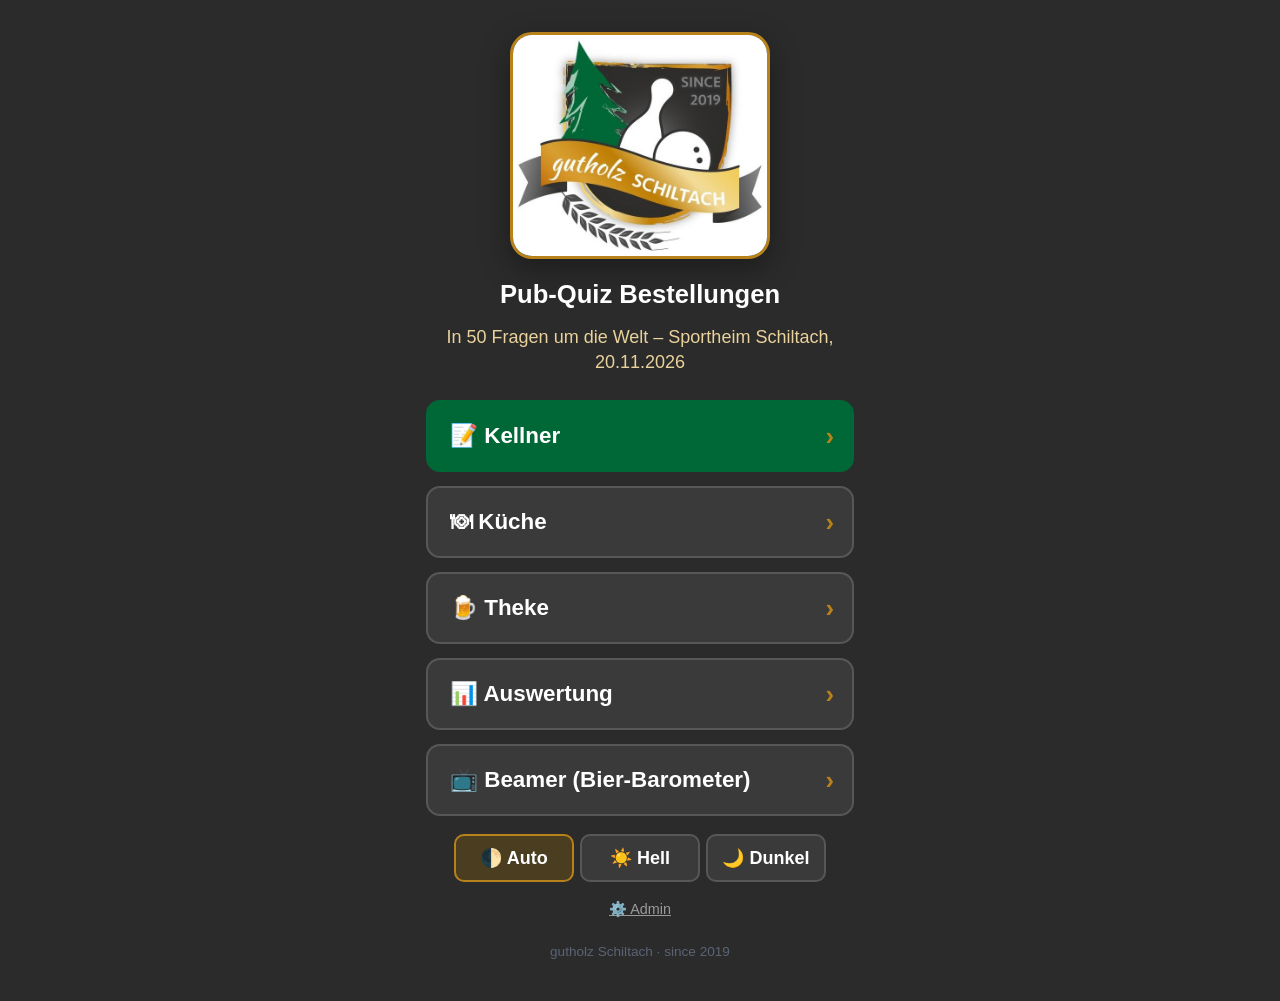
==== commit 3058b96c: "Beamer (Bier-Barometer, Durstigstes Team), Durchsagen an alle Geräte, Dunkelmodus - beamer.html: Lit" ====
--- a/index.html
+++ b/index.html
@@ -20,6 +20,8 @@
     <a class="gross" href="kueche.html">🍽 Küche<span class="pfeil">›</span></a>
     <a class="gross" href="theke.html">🍺 Theke<span class="pfeil">›</span></a>
     <a class="gross" href="auswertung.html">📊 Auswertung<span class="pfeil">›</span></a>
+    <a class="gross" href="beamer.html">📺 Beamer (Bier-Barometer)<span class="pfeil">›</span></a>
+    <div id="design-platz"></div>
     <p class="start-admin"><a href="admin.html">⚙️ Admin</a></p>
     <p class="start-fuss">gutholz Schiltach · since 2019</p>
   </main>
@@ -29,7 +31,8 @@
   <script>
     document.getElementById("veranstaltung").textContent = APP_CONFIG.VERANSTALTUNG;
     if (App.DEMO) document.getElementById("demo-hinweis").hidden = false;
-    App.starte([], { ohneBeobachter: true }).then(function () {
+    document.getElementById("design-platz").innerHTML = App.designWahlHtml();
+    App.starte([], { ohneBeobachter: true, ohneDurchsagen: true }).then(function () {
       document.getElementById("veranstaltung").textContent = APP_CONFIG.VERANSTALTUNG;
     });
   </script>
--- a/style.css
+++ b/style.css
@@ -15,7 +15,36 @@
   --orange: #ef8a00;
   --blau: #1d5fd1;
   --rand: #d6d9e0;
+  --linie: #eceef2;
+  --tint-gruen: #effaf1;
+  --tint-rot: #fdecec;
+  --tint-lila: #ede9fe;
+  --lila-text: #5b21b6;
+  --orange-text: #b45309;
+  --rot-text: #7f1d1d;
   --radius: 14px;
+}
+
+/* ---------- Dunkelmodus (pro Gerät: Auto / Hell / Dunkel) ---------- */
+:root[data-theme="dunkel"] {
+  color-scheme: dark;
+  --bg: #131313;
+  --karte: #1f1f1f;
+  --text: #ececec;
+  --leise: #a5a5a5;
+  --rand: #3b3b3b;
+  --linie: #2d2d2d;
+  --kopf: #0c0c0c;
+  --gold-hell: #2d2516;
+  --gold-text: #e3b75a;
+  --tint-gruen: #15301e;
+  --tint-rot: #3b1c1c;
+  --tint-lila: #2a2142;
+  --lila-text: #c9b8ff;
+  --orange-text: #f6a53b;
+  --rot-text: #fca5a5;
+  --primaer: #0b8247;
+  --primaer-dunkel: #066b39;
 }
 
 * { box-sizing: border-box; -webkit-tap-highlight-color: transparent; }
@@ -66,7 +95,7 @@
   display: block; width: 100%;
   min-height: 56px; padding: 12px 18px;
   border: 2px solid var(--rand); border-radius: var(--radius);
-  background: #fff; font-size: 1.15rem; font-weight: 700;
+  background: var(--karte); font-size: 1.15rem; font-weight: 700;
   text-align: center; text-decoration: none; color: var(--text);
 }
 .gross.primaer { background: var(--primaer); border-color: var(--primaer); color: #fff; }
@@ -90,7 +119,7 @@
 .tisch-raster { display: grid; grid-template-columns: repeat(auto-fill, minmax(96px, 1fr)); gap: 8px; }
 .tisch-knopf {
   display: flex; flex-direction: column; align-items: center; justify-content: center;
-  min-height: 78px; padding: 6px; border: 2px solid var(--rand); border-radius: 12px; background: #fff;
+  min-height: 78px; padding: 6px; border: 2px solid var(--rand); border-radius: 12px; background: var(--karte);
 }
 .tisch-knopf b { font-size: 1.5rem; }
 .tisch-knopf span { font-size: .72rem; color: var(--leise); text-align: center; line-height: 1.15; overflow-wrap: anywhere; }
@@ -100,7 +129,7 @@
   background: var(--gold-hell); border: 2px solid var(--gold); border-radius: 12px; padding: 12px 14px;
   font-size: 1.2rem; font-weight: 700;
 }
-.tisch-gewaehlt button { border: 0; background: #fff; border-radius: 10px; padding: 10px 14px; font-size: .95rem; font-weight: 600; }
+.tisch-gewaehlt button { border: 0; background: var(--karte); border-radius: 10px; padding: 10px 14px; font-size: .95rem; font-weight: 600; }
 
 .wiederholen {
   display: flex; flex-direction: column; align-items: flex-start; gap: 2px; width: 100%;
@@ -111,9 +140,9 @@
 
 .kategorie h3 { margin: 14px 0 6px; font-size: .85rem; text-transform: uppercase; letter-spacing: .05em; color: var(--leise); }
 .kategorie:first-child h3 { margin-top: 0; }
-.artikel { display: flex; align-items: stretch; gap: 8px; border-top: 1px solid #eceef2; padding: 6px 0; }
+.artikel { display: flex; align-items: stretch; gap: 8px; border-top: 1px solid var(--linie); padding: 6px 0; }
 .artikel.gewaehlt .artikel-name { font-weight: 700; }
-.artikel.gewaehlt { background: #effaf1; margin: 0 -8px; padding: 6px 8px; border-radius: 10px; }
+.artikel.gewaehlt { background: var(--tint-gruen); margin: 0 -8px; padding: 6px 8px; border-radius: 10px; }
 .artikel-name {
   flex: 1; display: flex; flex-direction: column; align-items: flex-start; justify-content: center;
   text-align: left; border: 0; background: none; padding: 4px 0; min-height: 52px;
@@ -122,7 +151,7 @@
 .artikel-name .preis { font-size: .85rem; }
 .stepper { display: flex; align-items: center; gap: 4px; }
 .stepper button {
-  width: 52px; height: 52px; border-radius: 12px; border: 2px solid var(--rand); background: #fff;
+  width: 52px; height: 52px; border-radius: 12px; border: 2px solid var(--rand); background: var(--karte);
   font-size: 1.7rem; font-weight: 700; line-height: 1;
 }
 .stepper .plus { background: var(--primaer); border-color: var(--primaer); color: #fff; }
@@ -136,7 +165,7 @@
 .fusszeile {
   position: fixed; left: 0; right: 0; bottom: 0; z-index: 20;
   display: flex; align-items: center; gap: 12px;
-  background: #fff; border-top: 2px solid var(--rand);
+  background: var(--karte); border-top: 2px solid var(--rand);
   padding: 10px 16px; padding-bottom: max(10px, env(safe-area-inset-bottom));
   box-shadow: 0 -4px 16px rgba(0,0,0,.08);
 }
@@ -166,7 +195,7 @@
 .karte .team { font-size: 1.15rem; font-weight: 600; color: var(--leise); }
 .karte .meta { color: var(--leise); font-size: .95rem; margin: 2px 0 8px; }
 .karte .positionen { list-style: none; padding: 0; margin: 0 0 10px; font-size: 1.4rem; }
-.karte .positionen li { padding: 4px 0; border-bottom: 1px dashed #e3e5ea; }
+.karte .positionen li { padding: 4px 0; border-bottom: 1px dashed var(--linie); }
 .karte .positionen li:last-child { border-bottom: 0; }
 .karte .positionen small { color: var(--leise); font-size: .8em; }
 .kommentar {
@@ -190,7 +219,7 @@
 .karte.klein .kommentar { font-size: 1.05rem; }
 .storno-knopf {
   width: 100%; min-height: 48px; border: 2px solid var(--rot); border-radius: 12px;
-  background: #fff; color: var(--rot); font-weight: 700;
+  background: var(--karte); color: var(--rot); font-weight: 700;
 }
 .leer { grid-column: 1 / -1; text-align: center; color: var(--leise); font-size: 1.3rem; padding: 40px 0; }
 
@@ -200,7 +229,7 @@
   display: flex; align-items: center; justify-content: center; padding: 16px;
 }
 .dialog {
-  background: #fff; border-radius: 18px; padding: 20px; width: 100%; max-width: 440px;
+  background: var(--karte); border-radius: 18px; padding: 20px; width: 100%; max-width: 440px;
   max-height: 90vh; overflow: auto; display: grid; gap: 10px;
 }
 .dialog h2 { margin: 0; font-size: 1.4rem; }
@@ -225,7 +254,7 @@
   background: #222; color: #fff; padding: 14px 16px; border-radius: 12px;
   font-size: 1.05rem; font-weight: 600; box-shadow: 0 6px 20px rgba(0,0,0,.25);
 }
-.toast button { background: #fff; color: #111; border: 0; border-radius: 10px; padding: 10px 14px; font-weight: 700; white-space: nowrap; }
+.toast button { background: var(--karte); color: #111; border: 0; border-radius: 10px; padding: 10px 14px; font-weight: 700; white-space: nowrap; }
 .toast.ok { background: var(--primaer); }
 .toast.neu { background: var(--kopf); border: 3px solid var(--gold); font-size: 1.3rem; }
 .toast.fehler { background: var(--rot); }
@@ -261,7 +290,7 @@
 .auswertung .liste { padding: 12px 0; }
 .tabelle { width: 100%; border-collapse: collapse; font-size: 1rem; }
 .tabelle th { text-align: left; color: var(--leise); font-size: .85rem; font-weight: 600; padding: 6px 4px; border-bottom: 2px solid var(--rand); }
-.tabelle td { padding: 6px 4px; border-bottom: 1px solid #eceef2; }
+.tabelle td { padding: 6px 4px; border-bottom: 1px solid var(--linie); }
 .tabelle .zahl { text-align: right; white-space: nowrap; font-variant-numeric: tabular-nums; }
 .tabelle td.zahl:first-child { width: 3.5em; }
 .summe-zeile td { font-weight: 800; border-bottom: 0; border-top: 2px solid var(--rand); }
@@ -274,8 +303,8 @@
 .kassenstand b { font-size: 1.3rem; }
 .tisch-knopf em { font-style: normal; font-size: .8rem; font-weight: 700; margin-top: 2px; color: var(--leise); }
 .tisch-knopf.schuldet { border-color: var(--orange); }
-.tisch-knopf.schuldet em { color: #b45309; }
-.tisch-knopf.bezahlt { background: #effaf1; border-color: #9fd8ae; }
+.tisch-knopf.schuldet em { color: var(--orange-text); }
+.tisch-knopf.bezahlt { background: var(--tint-gruen); border-color: #9fd8ae; }
 .tisch-knopf.bezahlt em { color: var(--primaer); }
 .tisch-knopf.zuviel em { color: var(--rot); }
 .kasse-karte { display: grid; gap: 10px; }
@@ -287,37 +316,37 @@
 .teilbetrag input { font: inherit; font-size: 1.3rem; padding: 10px 12px; border: 2px solid var(--rand); border-radius: 12px; }
 .rueckgeld { margin: 0; font-size: 1.4rem; font-weight: 800; }
 .zahlungen { list-style: none; margin: 0; padding: 0; }
-.zahlungen li { display: flex; align-items: center; gap: 10px; padding: 8px 0; border-bottom: 1px solid #eceef2; }
+.zahlungen li { display: flex; align-items: center; gap: 10px; padding: 8px 0; border-bottom: 1px solid var(--linie); }
 .zahlungen li span { flex: 1; color: var(--leise); }
 .zahl-status { margin: 6px 0 0; font-weight: 700; }
 .zahl-status.ok { color: var(--primaer); }
-.zahl-status.offen { color: #b45309; }
+.zahl-status.offen { color: var(--orange-text); }
 .zahl-status.zuviel { color: var(--rot); }
-.gross-status { font-size: 1.3rem; text-align: center; background: #effaf1; border-radius: 12px; padding: 12px; margin: 0; }
+.gross-status { font-size: 1.3rem; text-align: center; background: var(--tint-gruen); border-radius: 12px; padding: 12px; margin: 0; }
 
 /* ---------- Ausverkauft ---------- */
 .artikel.ausverkauft .artikel-name > span, .artikel.ausverkauft .artikel-name > .preis { opacity: .45; text-decoration: line-through; }
 .artikel.ausverkauft .artikel-name::after { content: "AUSVERKAUFT"; display: inline-block;
   font-size: .72rem; font-weight: 800; color: #fff; background: var(--rot); border-radius: 6px; padding: 1px 6px; margin-top: 2px; }
-.artikel.ausverkauft.gewaehlt { background: #fde8e8; }
+.artikel.ausverkauft.gewaehlt { background: var(--tint-rot); }
 .ausverkauft-knopf { background: rgba(255,255,255,.15); border: 0; color: #fff; border-radius: 10px; padding: 8px 12px; font-weight: 700; white-space: nowrap; }
 .ausverkauft-knopf.hat { background: var(--rot); }
 .aus-liste { display: grid; gap: 8px; }
 .aus-artikel { display: flex; justify-content: space-between; align-items: center; gap: 10px; min-height: 56px; padding: 10px 14px;
-  border: 2px solid var(--rand); border-radius: 12px; background: #fff; font-size: 1.1rem; text-align: left; }
-.aus-artikel em { font-style: normal; font-size: .85rem; font-weight: 800; padding: 4px 10px; border-radius: 99px; background: #e8f5ec; color: var(--primaer); white-space: nowrap; }
-.aus-artikel.aus { border-color: var(--rot); background: #fdecec; }
+  border: 2px solid var(--rand); border-radius: 12px; background: var(--karte); font-size: 1.1rem; text-align: left; }
+.aus-artikel em { font-style: normal; font-size: .85rem; font-weight: 800; padding: 4px 10px; border-radius: 99px; background: var(--tint-gruen); color: var(--primaer); white-space: nowrap; }
+.aus-artikel.aus { border-color: var(--rot); background: var(--tint-rot); }
 .aus-artikel.aus em { background: var(--rot); color: #fff; }
 
 /* ---------- Kasse pro Artikel ---------- */
 .kasse-artikel { display: grid; }
-.kasse-zeile { display: flex; align-items: center; gap: 8px; padding: 8px 0; border-top: 1px solid #eceef2; }
-.kasse-zeile.gewaehlt { background: #effaf1; margin: 0 -8px; padding: 8px; border-radius: 10px; }
+.kasse-zeile { display: flex; align-items: center; gap: 8px; padding: 8px 0; border-top: 1px solid var(--linie); }
+.kasse-zeile.gewaehlt { background: var(--tint-gruen); margin: 0 -8px; padding: 8px; border-radius: 10px; }
 .kasse-zeile.fertig { opacity: .6; }
 .kasse-name { flex: 1; display: grid; }
 .kasse-name small { color: var(--leise); }
 .kasse-name .rot { color: var(--rot); }
-.auswahl-box { display: grid; gap: 8px; background: #effaf1; border: 2px solid #9fd8ae; border-radius: 12px; padding: 12px; }
+.auswahl-box { display: grid; gap: 8px; background: var(--tint-gruen); border: 2px solid #9fd8ae; border-radius: 12px; padding: 12px; }
 .auswahl-summe { font-size: 1.2rem; }
 .zahlungen li > div { flex: 1; display: grid; }
 .zahlungen li small { color: var(--leise); }
@@ -334,7 +363,7 @@
 }
 
 /* ---------- Logo / Vereinsdesign ---------- */
-.logo-knopf { width: auto; height: 46px; padding: 3px 5px; background: #fff; border-radius: 10px; }
+.logo-knopf { width: auto; height: 46px; padding: 3px 5px; background: var(--karte); border-radius: 10px; }
 .logo-knopf img { display: block; height: 40px; width: auto; }
 .logo-knopf:active { background: var(--gold-hell); }
 @media (max-width: 420px) { .station .logo-knopf { height: 42px; } .station .logo-knopf img { height: 36px; } }
@@ -342,7 +371,7 @@
 body.start { background: var(--kopf); color: #fff; min-height: 100vh; }
 .startseite { padding-top: max(24px, env(safe-area-inset-top)); }
 .start-logo { display: block; width: min(260px, 70vw); height: auto; margin: 8px auto 4px; border-radius: 22px;
-  border: 3px solid var(--gold); box-shadow: 0 10px 30px rgba(0,0,0,.35); background: #fff; }
+  border: 3px solid var(--gold); box-shadow: 0 10px 30px rgba(0,0,0,.35); background: var(--karte); }
 .startseite h1 { text-align: center; font-size: 1.6rem; color: #fff; }
 .startseite .untertitel { text-align: center; color: #e9d29b; margin: 0 0 12px; }
 .startseite .gross { border-color: rgba(255,255,255,.15); background: #3a3a3a; color: #fff; justify-content: flex-start; gap: 14px; padding-left: 22px; }
@@ -354,27 +383,27 @@
 
 /* ---------- Kellner: Suche, Favoriten, Notiz, Revier ---------- */
 .suche-box { position: relative; margin-bottom: 8px; }
-#suche { width: 100%; font: inherit; font-size: 1.1rem; padding: 12px 44px 12px 14px; border: 2px solid var(--rand); border-radius: 12px; background: #fff; -webkit-appearance: none; }
+#suche { width: 100%; font: inherit; font-size: 1.1rem; padding: 12px 44px 12px 14px; border: 2px solid var(--rand); border-radius: 12px; background: var(--karte); -webkit-appearance: none; }
 #suche:focus { outline: none; border-color: var(--gold); }
-.suche-leeren { position: absolute; right: 6px; top: 50%; transform: translateY(-50%); width: 36px; height: 36px; border: 0; border-radius: 50%; background: #eceef2; font-size: 1rem; }
+.suche-leeren { position: absolute; right: 6px; top: 50%; transform: translateY(-50%); width: 36px; height: 36px; border: 0; border-radius: 50%; background: var(--linie); font-size: 1rem; }
 .favoriten { background: var(--gold-hell); margin: 0 -14px 6px; padding: 8px 14px 4px; border-radius: 12px; }
 .favoriten h3 { color: var(--gold-text) !important; }
 .artikel { flex-wrap: wrap; }
 .notiz-zeile { display: none; flex-basis: 100%; align-items: center; gap: 8px; padding: 2px 0 4px; }
 .artikel.gewaehlt .notiz-zeile { display: flex; }
-.notiz-knopf { border: 1px dashed var(--gold); background: #fff; color: var(--gold-text); border-radius: 8px; padding: 6px 10px; font-size: .9rem; font-weight: 600; }
-.notiz-text { font-weight: 700; color: #6b4b0c; overflow-wrap: anywhere; }
-.artikel.hat-notiz .notiz-zeile { background: #fff7d6; border-radius: 8px; padding: 4px 6px; }
+.notiz-knopf { border: 1px dashed var(--gold); background: var(--karte); color: var(--gold-text); border-radius: 8px; padding: 6px 10px; font-size: .9rem; font-weight: 600; }
+.notiz-text { font-weight: 700; color: var(--gold-text); overflow-wrap: anywhere; }
+.artikel.hat-notiz .notiz-zeile { background: var(--gold-hell); border-radius: 8px; padding: 4px 6px; }
 .pos-notiz { font-size: .85em; font-weight: 800; background: var(--gelb); border-left: 5px solid var(--gelb-rand); border-radius: 6px; padding: 2px 8px; margin: 4px 0 2px; }
 .revier-titel { font-size: .85rem; font-weight: 700; color: var(--gold-text); text-transform: uppercase; letter-spacing: .05em; margin-bottom: 6px; }
-.revier-umschalter { width: 100%; margin-top: 10px; padding: 10px; border: 2px dashed var(--rand); border-radius: 12px; background: #fff; font-weight: 600; color: var(--leise); }
+.revier-umschalter { width: 100%; margin-top: 10px; padding: 10px; border: 2px dashed var(--rand); border-radius: 12px; background: var(--karte); font-weight: 600; color: var(--leise); }
 .andere-tische { margin-top: 10px; }
 
 /* ---------- Admin ---------- */
 .admin-inhalt { max-width: 900px; margin: 0 auto; padding: 12px 12px 120px; }
 .admin-reiter { position: static; }
 .quelle { margin: 4px 0 10px; }
-.admin-fehler { background: #fdecec; border: 2px solid var(--rot); color: #7f1d1d; border-radius: 12px; padding: 10px 14px; margin-bottom: 12px; }
+.admin-fehler { background: var(--tint-rot); border: 2px solid var(--rot); color: var(--rot-text); border-radius: 12px; padding: 10px 14px; margin-bottom: 12px; }
 .admin-fehler ul { margin: 6px 0 0; padding-left: 20px; }
 .admin-liste { display: grid; gap: 8px; margin-bottom: 12px; }
 .admin-kat { margin: 14px 0 0; font-size: .9rem; text-transform: uppercase; letter-spacing: .05em; color: var(--gold-text); }
@@ -383,11 +412,11 @@
 .admin-zeile label.breit { flex: 3 1 180px; }
 .admin-zeile label.schmal { flex: 0 0 70px; }
 .admin-zeile input, .admin-zeile select, .admin-feld input {
-  font: inherit; font-size: 1rem; color: var(--text); padding: 8px 10px; border: 2px solid var(--rand); border-radius: 10px; background: #fff; width: 100%; min-width: 0; }
+  font: inherit; font-size: 1rem; color: var(--text); padding: 8px 10px; border: 2px solid var(--rand); border-radius: 10px; background: var(--karte); width: 100%; min-width: 0; }
 .admin-zeile input:focus, .admin-zeile select:focus, .admin-feld input:focus { outline: none; border-color: var(--gold); }
-.admin-zeile .ungueltig { border-color: var(--rot); background: #fff5f5; }
+.admin-zeile .ungueltig { border-color: var(--rot); background: var(--tint-rot); }
 .zeilen-knoepfe { display: flex; gap: 4px; }
-.zeilen-knoepfe button { width: 42px; height: 42px; border: 2px solid var(--rand); border-radius: 10px; background: #fff; font-size: 1.1rem; }
+.zeilen-knoepfe button { width: 42px; height: 42px; border: 2px solid var(--rand); border-radius: 10px; background: var(--karte); font-size: 1.1rem; }
 .zeilen-knoepfe .loeschen { border-color: #f3c0c0; }
 .admin-werkzeuge { display: grid; gap: 10px; }
 .admin-werkzeuge h2 { margin: 0; }
@@ -399,3 +428,72 @@
 @media (max-width: 420px) { .admin-fuss .gross { padding: 10px 12px; font-size: 1rem; } .admin-fuss #status { font-size: .85rem; } }
 .start-admin { text-align: center; margin-top: 4px; }
 .start-admin a { color: #9a9a9a; font-size: .9rem; }
+
+.snack-box { background: var(--gold-hell); border: 2px dashed var(--gold); border-radius: 12px; padding: 8px 12px; display: grid; gap: 4px; }
+.snack-box h4 { margin: 2px 0; font-size: .95rem; color: var(--gold-text); }
+.snack-box .kasse-zeile:first-of-type { border-top: 0; }
+.snack-box .gross { margin-top: 6px; border-color: var(--gold); color: var(--gold-text); }
+
+/* ---------- Eigenverzehr ---------- */
+.eigen-titel { margin-top: 14px; color: var(--lila-text); }
+.tisch-knopf.eigen { border-color: #c4b5fd; background: var(--tint-lila); }
+.tisch-knopf.eigen.aktiv { border-color: #6d28d9; background: var(--tint-lila); }
+.tisch-knopf.eigen b { font-size: 1.2rem; }
+.tisch-gewaehlt.eigen { background: var(--tint-lila); border-color: #6d28d9; }
+.eigen-hinweis { margin: 0; background: var(--tint-lila); color: var(--lila-text); border-radius: 10px; padding: 8px 12px; font-weight: 800; }
+.eigen-band { margin: -14px -14px 10px; padding: 6px 14px; background: #6d28d9; color: #fff; font-weight: 800; letter-spacing: .05em; border-radius: var(--radius) var(--radius) 0 0; }
+.eigen-ueberschrift { grid-column: 1 / -1; margin: 14px 0 0; color: var(--lila-text); }
+.eigen-karte { border: 2px dashed #c4b5fd; }
+.eigen-wert { color: var(--lila-text); }
+.eigen-klein { color: var(--lila-text) !important; }
+.admin-zeile label.haken { flex: 0 0 auto; display: flex; align-items: center; gap: 6px; font-size: .9rem; color: var(--text); padding-bottom: 10px; }
+.admin-zeile label.haken input { width: 22px; height: 22px; }
+
+#seite-artikel .block { overflow-x: auto; }
+@media (max-width: 480px) {
+  .auswertung .gross-titel { font-size: 1.25rem; white-space: nowrap; }
+  .auswertung .kopf { gap: 8px; }
+  .auswertung .kopf-knopf { padding: 6px 10px; }
+  #artikel-tabelle { font-size: .9rem; }
+  #artikel-tabelle th, #artikel-tabelle td { padding: 6px 3px; }
+}
+
+/* Dunkelmodus: Feinheiten */
+:root[data-theme="dunkel"] .kommentar, :root[data-theme="dunkel"] .pos-notiz { color: #111; }
+:root[data-theme="dunkel"] .ziel-theke { color: #8ab4ff; }
+:root[data-theme="dunkel"] .ziel-kueche { color: #fdba74; }
+:root[data-theme="dunkel"] .overlay { background: rgba(0,0,0,.8); }
+:root[data-theme="dunkel"] .favoriten { background: var(--gold-hell); }
+:root[data-theme="dunkel"] .karte { box-shadow: none; border-color: var(--linie); }
+:root[data-theme="dunkel"] .karte.alt { border-color: var(--orange); }
+:root[data-theme="dunkel"] .karte.sehr-alt { border-color: var(--rot); }
+:root[data-theme="dunkel"] .karte.neu { border-color: var(--gold); }
+:root[data-theme="dunkel"] .stepper .plus { color: #fff; }
+:root[data-theme="dunkel"] .demo { background: #4a3410; color: #ffd89a; }
+:root[data-theme="dunkel"] .startseite .demo { color: #ffd89a; }
+:root[data-theme="dunkel"] input, :root[data-theme="dunkel"] select, :root[data-theme="dunkel"] textarea { color: var(--text); background: var(--karte); }
+:root[data-theme="dunkel"] .logo-knopf { background: #fff; }
+@keyframes neu-dunkel { 50% { background: #3a2f12; } }
+:root[data-theme="dunkel"] .karte.neu { animation-name: neu-dunkel; }
+
+/* Design-Umschalter */
+.design-wahl { display: flex; gap: 6px; justify-content: center; }
+.design-wahl button { flex: 1; max-width: 120px; padding: 10px 8px; border-radius: 10px; border: 2px solid var(--rand); background: var(--karte); color: var(--text); font-weight: 600; }
+.design-wahl button.aktiv { border-color: var(--gold); background: var(--gold-hell); }
+.startseite .design-wahl button { background: #3a3a3a; color: #fff; border-color: rgba(255,255,255,.15); }
+.startseite .design-wahl button.aktiv { border-color: var(--gold); background: #4a3d20; }
+.kopf .design-knopf { background: none; border: 0; color: #e9d29b; font-size: 1.2rem; padding: 0 4px; }
+
+/* ---------- Durchsagen ---------- */
+.durchsage-overlay { z-index: 300; background: rgba(0,0,0,.85); }
+.durchsage { width: 100%; max-width: 620px; background: var(--kopf); color: #fff; border: 4px solid var(--gold); border-radius: 22px;
+  padding: 22px; display: grid; gap: 14px; text-align: center; animation: durchsage-rein .35s ease-out; }
+.durchsage-kopf { color: var(--gold); font-weight: 800; letter-spacing: .08em; text-transform: uppercase; }
+.durchsage-text { font-size: clamp(1.6rem, 6vw, 2.8rem); font-weight: 800; line-height: 1.2; overflow-wrap: anywhere; }
+.durchsage-von { color: #bbb; }
+@keyframes durchsage-rein { from { transform: scale(.85); opacity: 0; } to { transform: none; opacity: 1; } }
+.vorlagen { display: grid; grid-template-columns: 1fr 1fr; gap: 6px; }
+.vorlagen button { padding: 10px 8px; border: 2px solid var(--rand); border-radius: 10px; background: var(--karte); text-align: left; font-size: .9rem; }
+.dialog textarea { font-size: 1.1rem; }
+#design-platz { margin-top: 4px; }
+.station #design-platz { margin: 4px 0; }
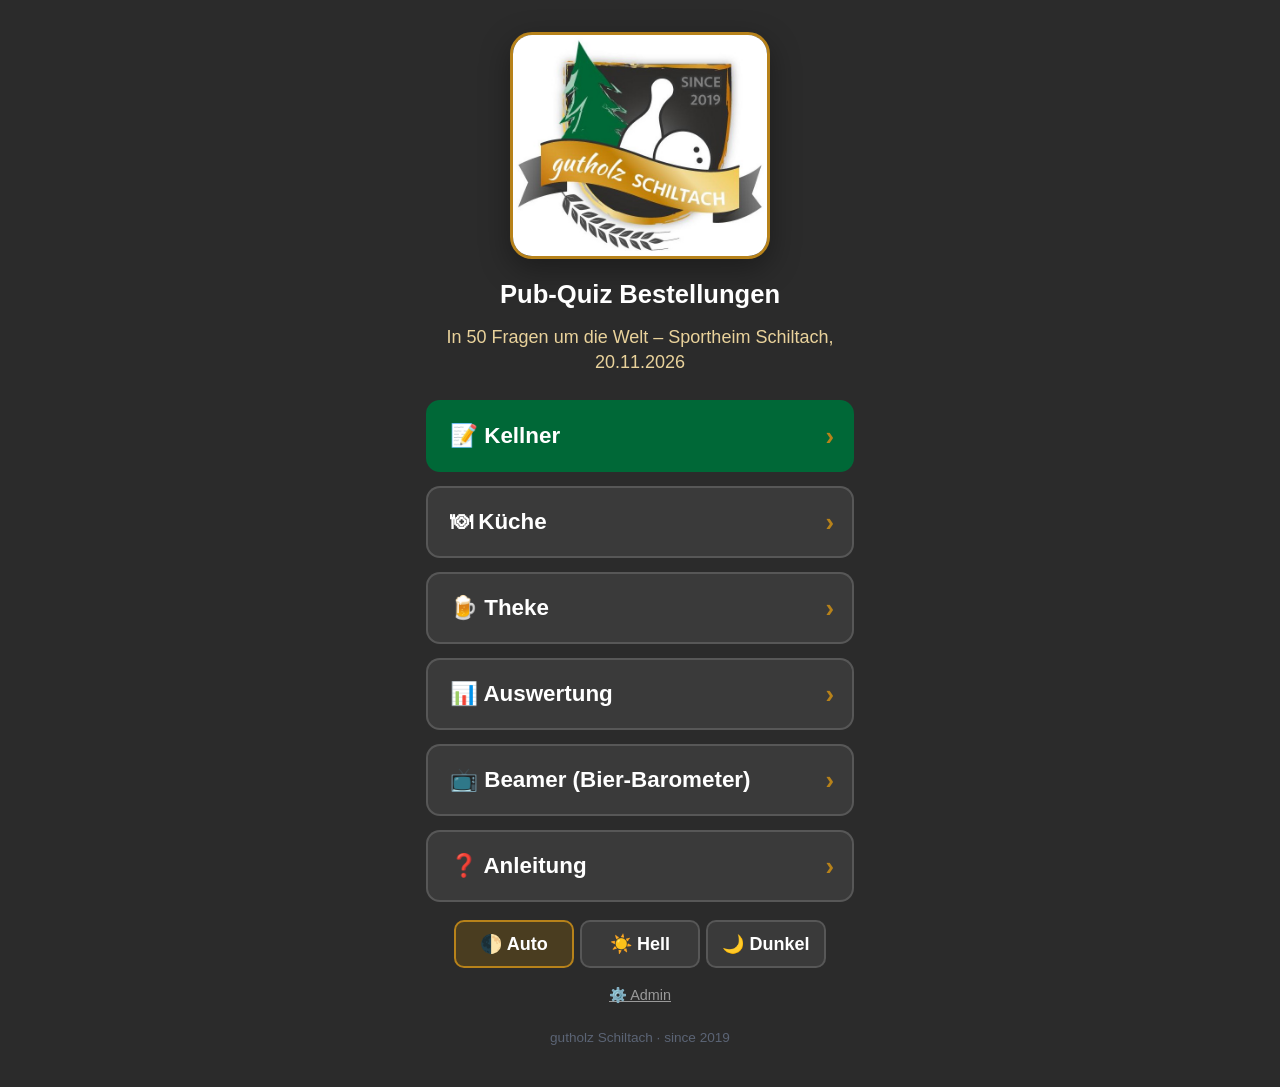
==== commit 5f48b9c6: "Anleitung in der App: Hilfeseite, ❓-Links und Kurz-Tour für Kellner - hilfe.html mit Reitern Kellner" ====
--- a/index.html
+++ b/index.html
@@ -21,6 +21,7 @@
     <a class="gross" href="theke.html">🍺 Theke<span class="pfeil">›</span></a>
     <a class="gross" href="auswertung.html">📊 Auswertung<span class="pfeil">›</span></a>
     <a class="gross" href="beamer.html">📺 Beamer (Bier-Barometer)<span class="pfeil">›</span></a>
+    <a class="gross" href="hilfe.html">❓ Anleitung<span class="pfeil">›</span></a>
     <div id="design-platz"></div>
     <p class="start-admin"><a href="admin.html">⚙️ Admin</a></p>
     <p class="start-fuss">gutholz Schiltach · since 2019</p>
--- a/style.css
+++ b/style.css
@@ -497,3 +497,77 @@
 .dialog textarea { font-size: 1.1rem; }
 #design-platz { margin-top: 4px; }
 .station #design-platz { margin: 4px 0; }
+
+/* ---------- Trinkgeld ---------- */
+.trinkgeld-box { background: var(--gold-hell); border-radius: 12px; padding: 10px 12px; }
+.trinkgeld-knoepfe { display: flex; flex-wrap: wrap; gap: 6px; }
+.trinkgeld-knoepfe button { flex: 1 1 auto; padding: 10px 8px; border: 2px solid var(--gold); border-radius: 10px; background: var(--karte); color: var(--gold-text); font-weight: 700; font-size: .9rem; }
+.tg-klein { color: var(--gold-text); font-weight: 600; }
+.rueckgeld:empty { display: none; }
+.teilbetrag input { width: 100%; min-width: 0; }
+.kasse-karte, .kasse-karte > * { min-width: 0; }
+
+/* ---------- Pause ---------- */
+.pause-wahl { display: grid; grid-template-columns: 1fr 1fr; gap: 8px; }
+.pause-eigen { display: flex; gap: 8px; }
+.pause-eigen input { flex: 1; min-width: 0; font: inherit; font-size: 1.1rem; padding: 10px 12px; border: 2px solid var(--rand); border-radius: 12px; background: var(--karte); color: var(--text); }
+.pause-eigen .gross { width: auto; }
+.pause-laeuft { margin: 0; font-size: 1.2rem; background: var(--gold-hell); border-radius: 10px; padding: 8px 12px; }
+
+/* ---------- Werkzeugleiste Auswertung ---------- */
+.werkzeugleiste { display: flex; flex-wrap: wrap; gap: 8px; max-width: 1200px; margin: 0 auto; padding: 10px 12px 0; }
+.werkzeugleiste button { flex: 1 1 auto; min-height: 46px; padding: 8px 12px; border-radius: 12px; border: 2px solid var(--rand);
+  background: var(--karte); color: var(--text); font-weight: 700; font-size: 1rem; white-space: nowrap; }
+.werkzeugleiste #aktualisieren { flex: 0 0 auto; min-width: 52px; }
+.werkzeugleiste #pause-knopf.pause-aktiv { background: var(--gold); border-color: var(--gold); color: #111; font-variant-numeric: tabular-nums; }
+
+.admin-zeile label.ganz { flex: 1 1 100%; }
+.admin-zeile textarea { font: inherit; font-size: 1rem; color: var(--text); padding: 8px 10px; border: 2px solid var(--rand); border-radius: 10px; background: var(--karte); width: 100%; resize: vertical; }
+.admin-zeile textarea:focus { outline: none; border-color: var(--gold); }
+.admin-zeile textarea.ungueltig { border-color: var(--rot); }
+.admin-reiter { overflow-x: auto; scrollbar-width: none; }
+.admin-reiter button { flex: 1 0 auto; padding: 14px 10px; font-size: .95rem; }
+@media (max-width: 420px) { .admin-reiter button { padding: 12px 7px; font-size: .88rem; } }
+.admin-feld { margin-bottom: 10px; }
+.admin-feld input.ungueltig { border-color: var(--rot); }
+
+/* ---------- Startgeld ---------- */
+.start-zeile { flex-wrap: wrap; background: var(--gold-hell); margin: 0 -8px; padding: 8px !important; border-radius: 10px; }
+.start-zeile .kasse-name > span small { color: var(--leise); font-weight: 400; }
+.personen-wahl { display: flex; align-items: center; gap: 8px; margin-top: 6px; font-size: .9rem; color: var(--text); }
+.personen-wahl button { width: 34px; height: 34px; border-radius: 8px; border: 2px solid var(--gold); background: var(--karte); color: var(--gold-text); font-weight: 800; font-size: 1.1rem; line-height: 1; }
+.personen-wahl b { min-width: 1.4em; text-align: center; font-size: 1.1rem; }
+.anteil-wahl { flex-basis: 100%; display: flex; align-items: center; justify-content: space-between; gap: 10px; margin-top: 6px; font-weight: 600; }
+
+/* ---------- Anleitung ---------- */
+.hilfe .zurueck-knopf { margin-left: auto; background: rgba(255,255,255,.15); color: #fff; border: 0; border-radius: 10px; padding: 8px 12px; font-weight: 700; white-space: nowrap; }
+.hilfe-reiter { position: sticky; top: 0; z-index: 15; overflow-x: auto; scrollbar-width: none; }
+.hilfe-reiter button { flex: 1 0 auto; padding: 13px 10px; font-size: .95rem; white-space: nowrap; }
+.hilfe-inhalt { max-width: 760px; margin: 0 auto; padding: 14px 16px 60px; line-height: 1.5; }
+.hilfe-inhalt h2 { font-size: 1.35rem; margin: 6px 0 12px; }
+.hilfe-inhalt h3 { font-size: 1.05rem; margin: 22px 0 8px; color: var(--gold-text); text-transform: uppercase; letter-spacing: .04em; }
+.schritte { counter-reset: schritt; list-style: none; padding: 0; margin: 0; display: grid; gap: 10px; }
+.schritte li { counter-increment: schritt; position: relative; background: var(--karte); border-radius: 12px; padding: 12px 14px 12px 54px; border: 1px solid var(--linie); }
+.schritte li::before { content: counter(schritt); position: absolute; left: 12px; top: 11px; width: 30px; height: 30px; border-radius: 50%;
+  background: var(--gold); color: #fff; font-weight: 800; display: flex; align-items: center; justify-content: center; }
+.punkte { padding-left: 20px; margin: 0; display: grid; gap: 8px; }
+.tipp { display: block; margin-top: 6px; font-size: .92rem; background: var(--gold-hell); border-radius: 8px; padding: 6px 10px; }
+.hinweis-box { background: var(--tint-gruen); border-left: 5px solid var(--primaer); border-radius: 10px; padding: 10px 14px; }
+.hilfe details { background: var(--karte); border: 1px solid var(--linie); border-radius: 12px; margin-bottom: 8px; }
+.hilfe summary { padding: 14px 16px; font-weight: 700; cursor: pointer; list-style: none; }
+.hilfe summary::-webkit-details-marker { display: none; }
+.hilfe summary::before { content: "▸ "; color: var(--gold); }
+.hilfe details[open] summary::before { content: "▾ "; }
+.hilfe details p { margin: 0; padding: 0 16px 14px; }
+.hilfe-fuss { text-align: center; margin-top: 30px; }
+.hilfe-link { display: inline-block; margin: 0 0 10px; color: var(--gold-text); font-weight: 700; text-decoration: none; }
+.kopf .hilfe-knopf { color: #e9d29b; text-decoration: none; font-size: 1.15rem; padding: 0 4px; }
+
+/* ---------- Kurz-Tour ---------- */
+.tour { max-width: 400px; text-align: center; }
+.tour-symbol { font-size: 3.2rem; line-height: 1; }
+.tour h2 { margin: 6px 0 0; }
+.tour p { margin: 0; color: var(--leise); font-size: 1.05rem; }
+.tour-punkte { display: flex; justify-content: center; gap: 6px; }
+.tour-punkte i { width: 9px; height: 9px; border-radius: 50%; background: var(--rand); }
+.tour-punkte i.an { background: var(--gold); }
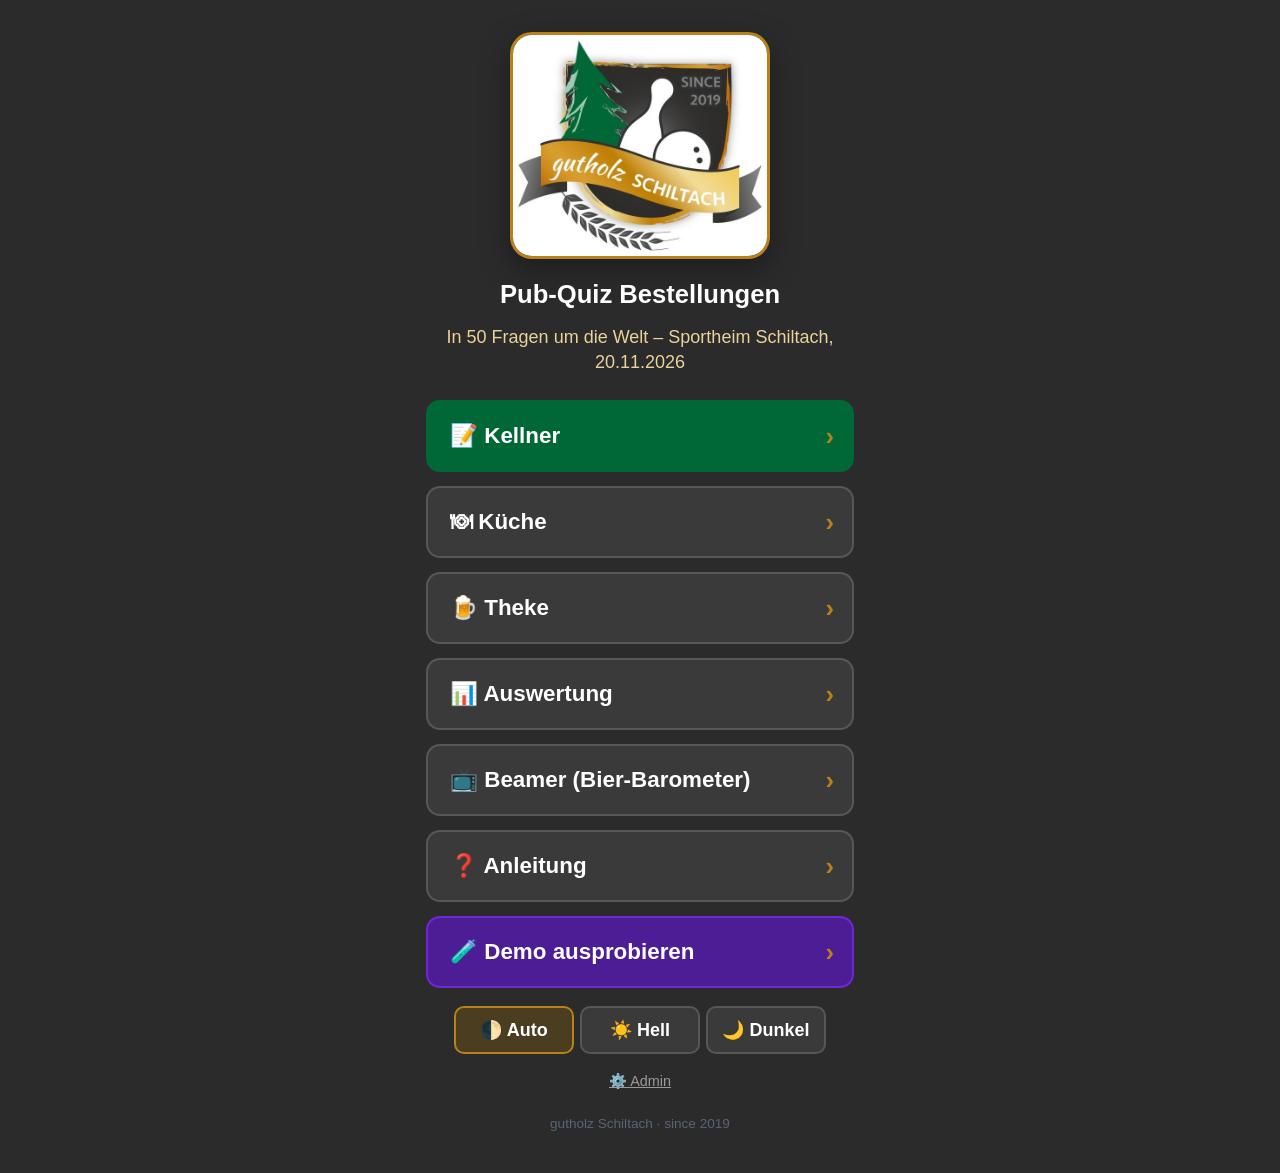
==== commit 3508df80: "Demo zum Üben: Übungsmodus pro Gerät mit Beispieldaten - Startseite: "Demo ausprobieren" schaltet da" ====
--- a/index.html
+++ b/index.html
@@ -22,6 +22,7 @@
     <a class="gross" href="auswertung.html">📊 Auswertung<span class="pfeil">›</span></a>
     <a class="gross" href="beamer.html">📺 Beamer (Bier-Barometer)<span class="pfeil">›</span></a>
     <a class="gross" href="hilfe.html">❓ Anleitung<span class="pfeil">›</span></a>
+    <button class="gross demo-start" id="demo-start" type="button">🧪 Demo ausprobieren<span class="pfeil">›</span></button>
     <div id="design-platz"></div>
     <p class="start-admin"><a href="admin.html">⚙️ Admin</a></p>
     <p class="start-fuss">gutholz Schiltach · since 2019</p>
@@ -31,7 +32,12 @@
   <script src="js/common.js"></script>
   <script>
     document.getElementById("veranstaltung").textContent = APP_CONFIG.VERANSTALTUNG;
-    if (App.DEMO) document.getElementById("demo-hinweis").hidden = false;
+    if (App.DEMO && !App.UEBUNG) document.getElementById("demo-hinweis").hidden = false;
+    var demoKnopf = document.getElementById("demo-start");
+    if (App.UEBUNG) { demoKnopf.innerHTML = "✕ Demo beenden<span class=\"pfeil\">›</span>"; demoKnopf.onclick = App.demoBeenden; }
+    else demoKnopf.onclick = function () {
+      if (confirm("Demo starten?\n\nAuf diesem Gerät wird in einen Übungsmodus mit Beispieldaten gewechselt. Nichts davon geht an die echte Küche, Theke oder Kasse. Beenden jederzeit über das Band oben.")) App.demoStarten();
+    };
     document.getElementById("design-platz").innerHTML = App.designWahlHtml();
     App.starte([], { ohneBeobachter: true, ohneDurchsagen: true }).then(function () {
       document.getElementById("veranstaltung").textContent = APP_CONFIG.VERANSTALTUNG;
--- a/style.css
+++ b/style.css
@@ -571,3 +571,12 @@
 .tour-punkte { display: flex; justify-content: center; gap: 6px; }
 .tour-punkte i { width: 9px; height: 9px; border-radius: 50%; background: var(--rand); }
 .tour-punkte i.an { background: var(--gold); }
+
+/* ---------- Übungsmodus ---------- */
+.uebung-band { position: relative; z-index: 90; display: flex; flex-wrap: wrap; align-items: center; gap: 6px 10px;
+  padding: 8px 12px; background: repeating-linear-gradient(45deg, #6d28d9 0 14px, #5b21b6 14px 28px); color: #fff; font-size: .9rem; }
+.uebung-band span { flex: 1 1 220px; }
+.uebung-band button { border: 0; border-radius: 8px; padding: 7px 10px; font-weight: 700; background: rgba(255,255,255,.95); color: #4c1d95; white-space: nowrap; }
+.startseite .demo-start { background: #4c1d95 !important; border-color: #6d28d9 !important; }
+body.beamer .uebung-band { font-size: 14px; }
+body.uebung #demo-hinweis { display: none !important; }
